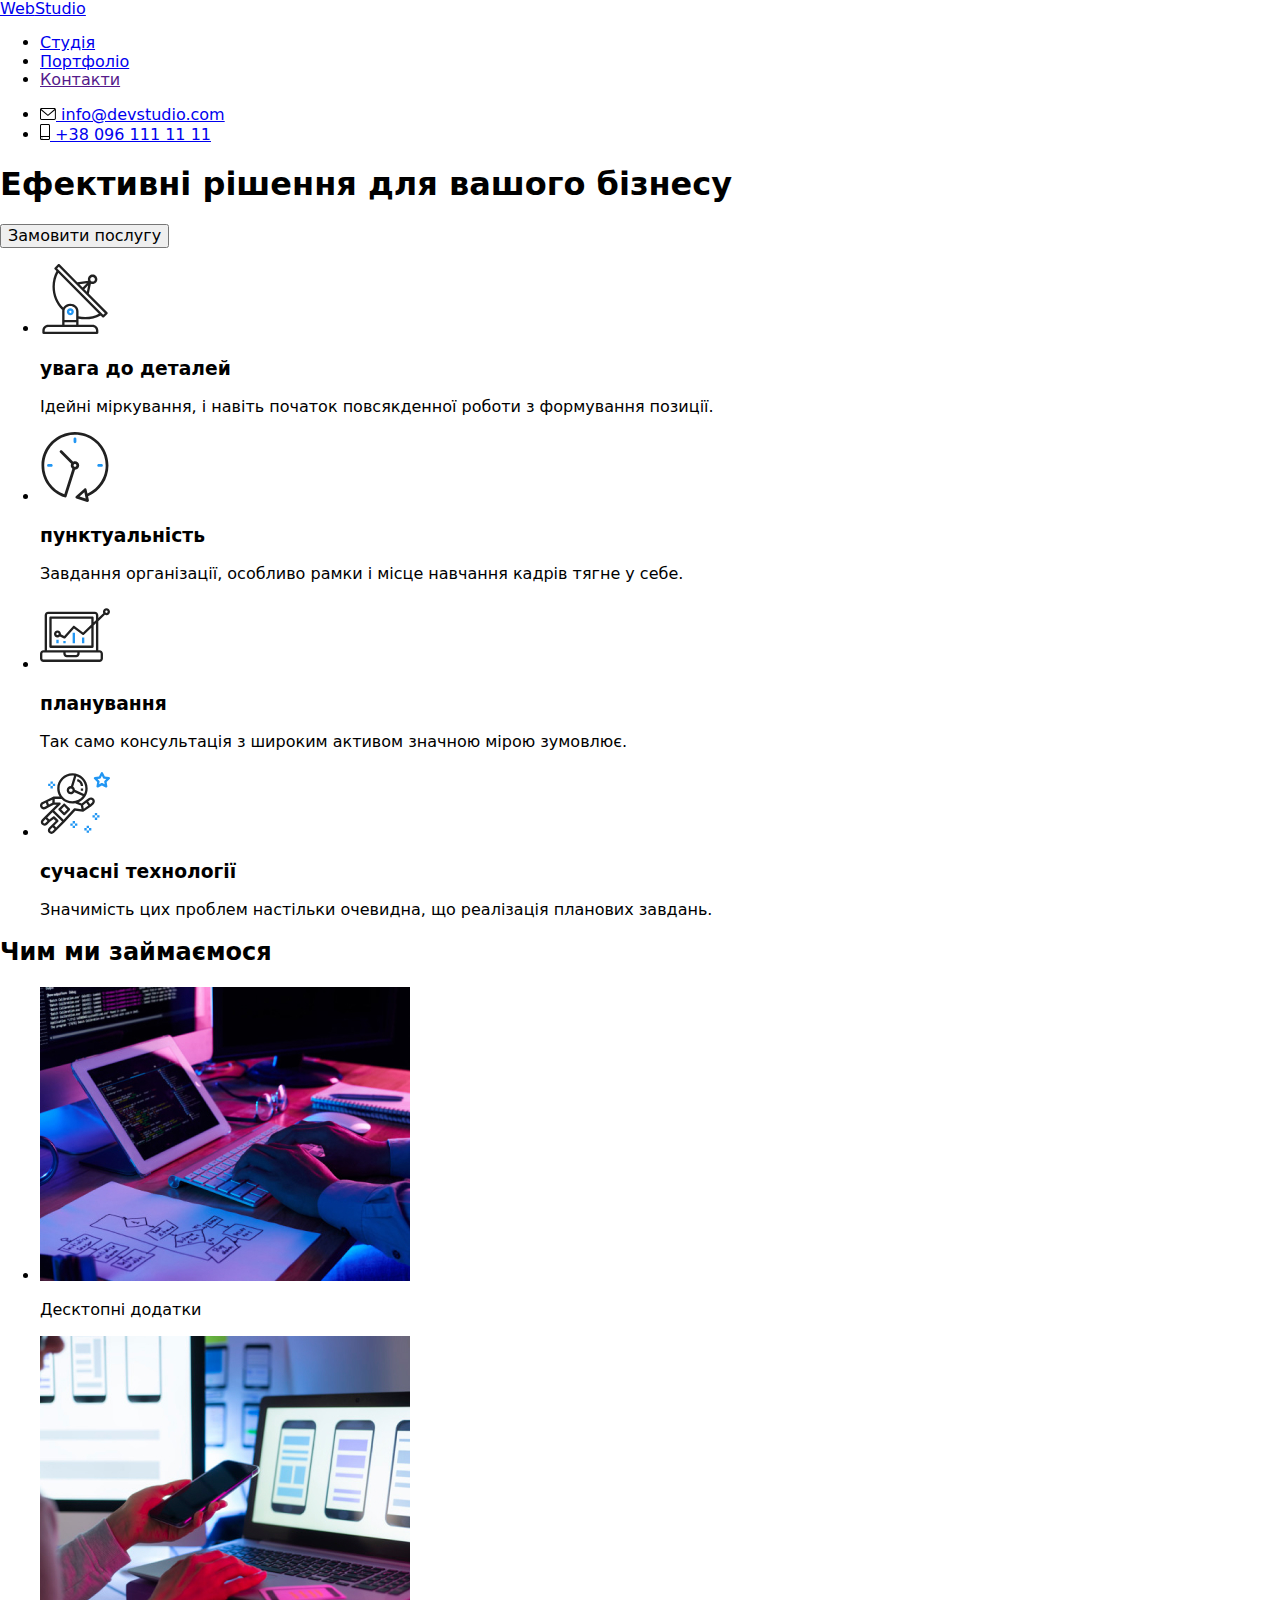
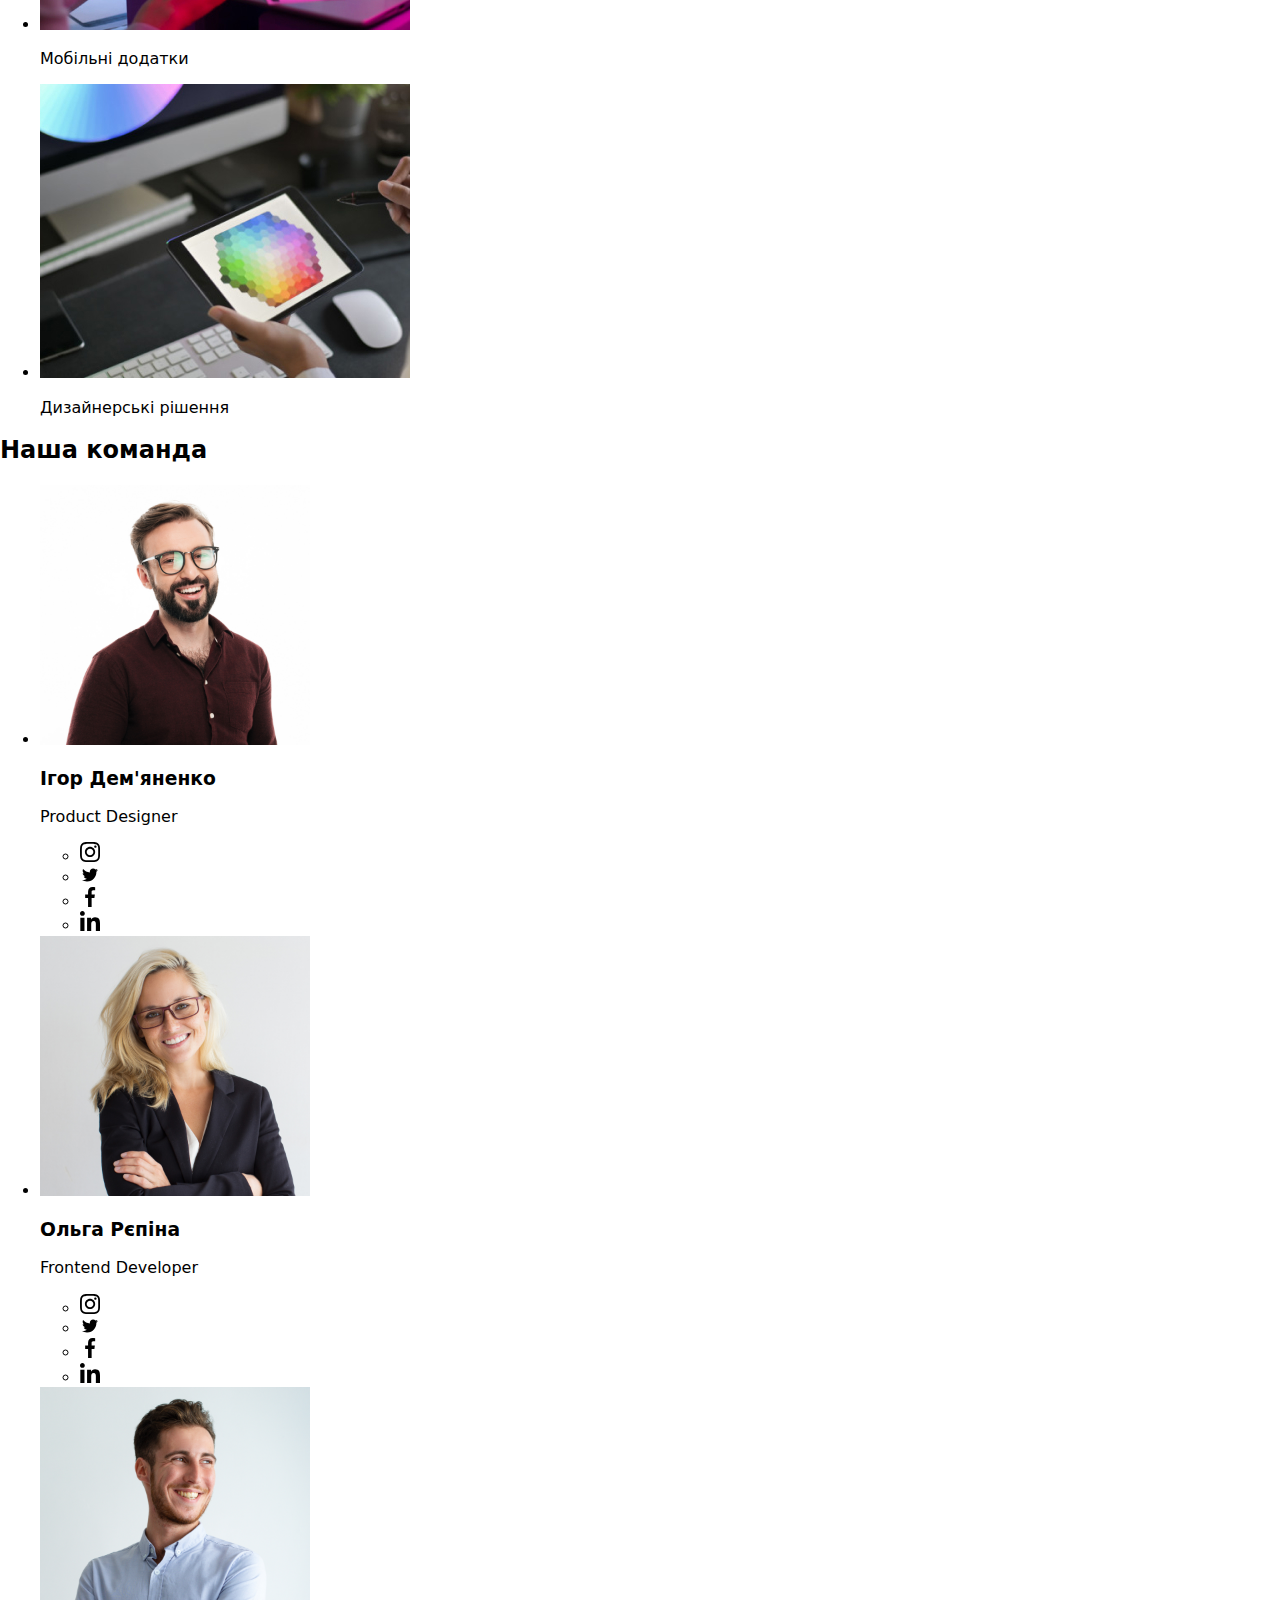
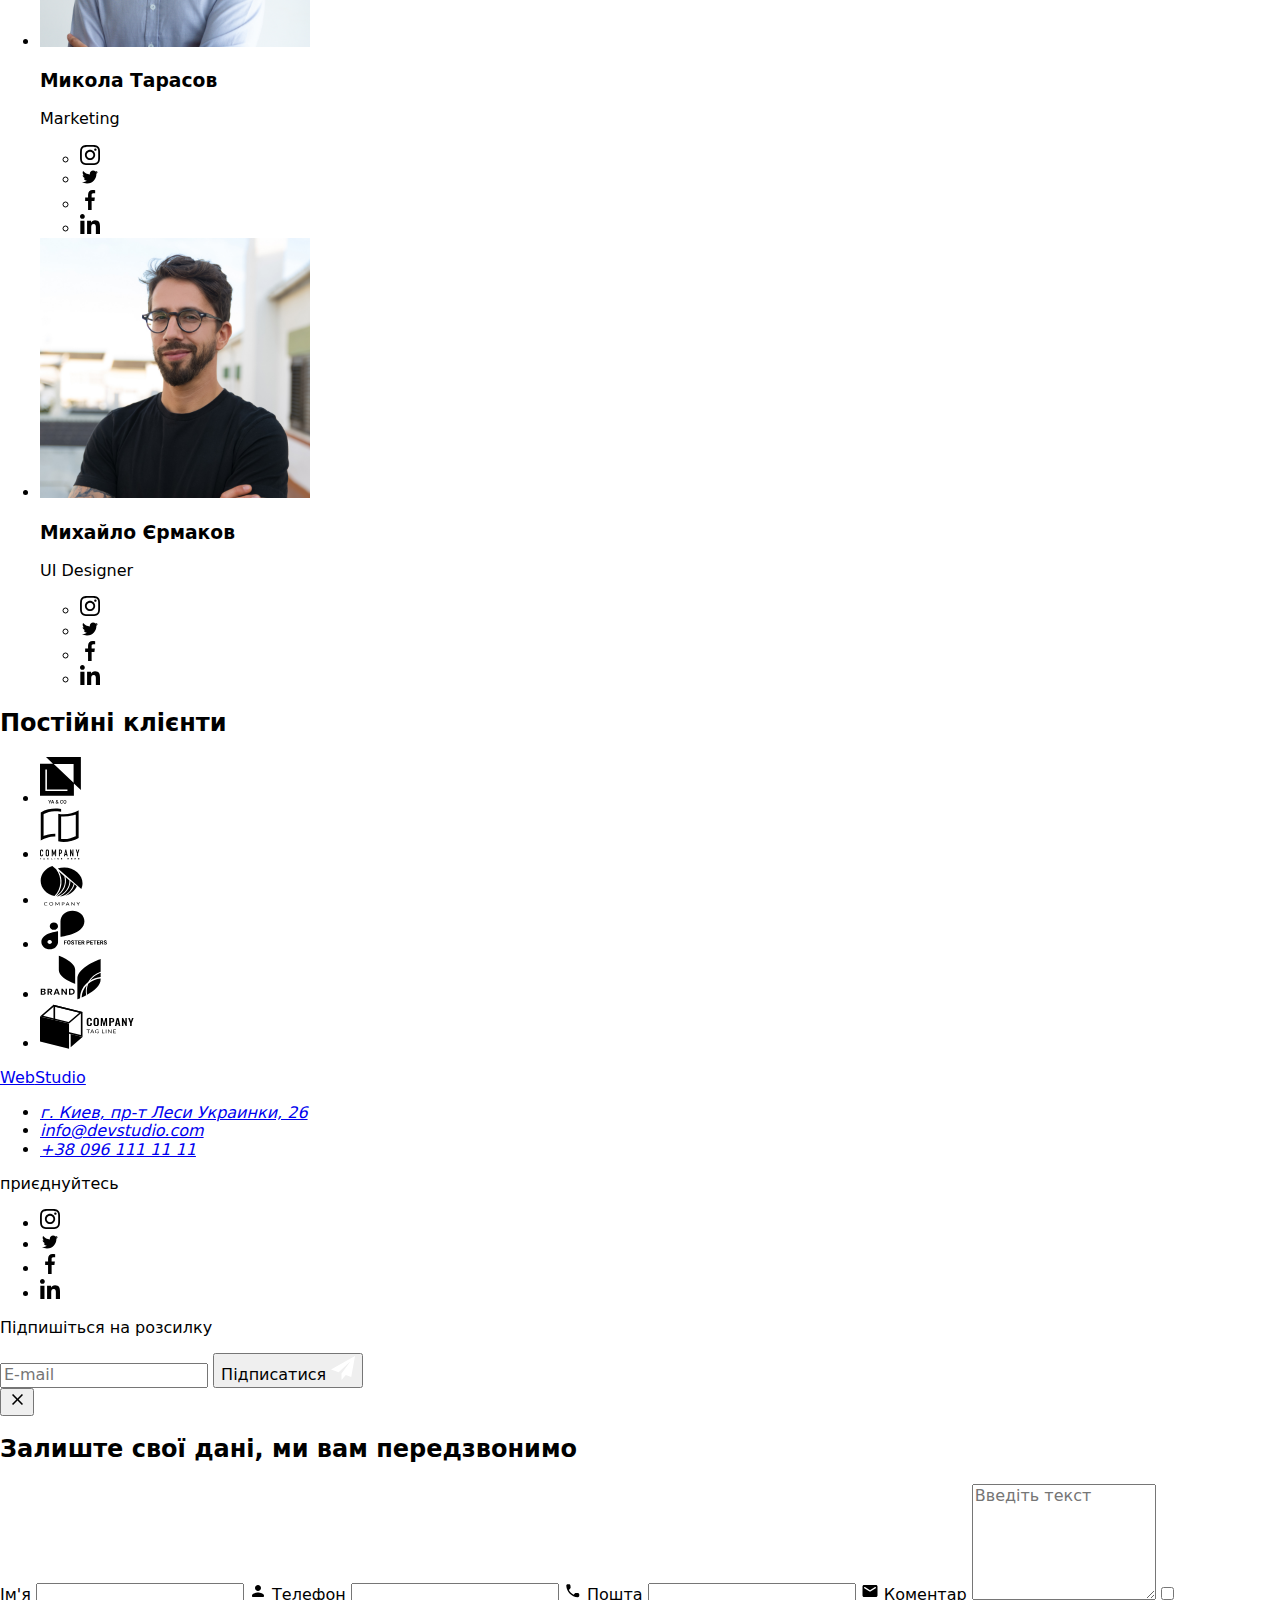
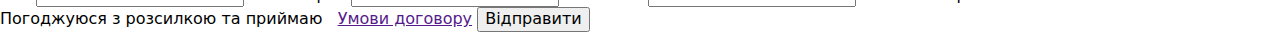
==== index.html @ 45a1a362 "добавил костяк проэкта" ====
<!DOCTYPE html>
<html lang="uk">
  <head>
    <meta charset="UTF-8" />
    <meta http-equiv="X-UA-Compatible" content="IE=edge" />
    <meta name="viewport" content="width=device-width, initial-scale=1.0" />
    <link
      rel="stylesheet"
      href="https://cdnjs.cloudflare.com/ajax/libs/modern-normalize/1.1.0/modern-normalize.min.css"
    />
    <link
      href="https://fonts.googleapis.com/css2?family=Raleway:wght@700&family=Roboto:wght@400;500;700;900&display=swap"
      rel="stylesheet"
    />
    <link rel="stylesheet" href="./styles/style.css" />
    <title>Студія</title>
  </head>
  <body>
    <header class="header">
      <div class="container">
        <nav class="nav">
          <a href="./index.html" class="logo link" lang="en">
            <span class="logo-primary">Web</span
            ><span class="logo-secondary">Studio</span>
          </a>
          <ul class="site-nav list">
            <li class="item">
              <a href="./index.html" class="this-page link">Студія</a>
            </li>
            <li class="item">
              <a href="./portfolio.html" class="link">Портфоліо</a>
            </li>
            <li class="item">
              <a href="" class="link">Контакти</a>
            </li>
          </ul>
        </nav>

        <ul class="connection list">
          <li class="item">
            <a href="mailto:pochta@gmail.com" class="link">
              <svg class="connection-item-icon" height="12px" width="16px">
                <use href="./images/symbol-defs.svg#envelope"></use>
              </svg>
              info@devstudio.com</a
            >
          </li>
          <li class="item">
            <a href="tel:0961111111" class="link">
              <svg class="connection-item-icon" height="16px" width="10px">
                <use href="./images/symbol-defs.svg#smartphone"></use>
              </svg>
              +38 096 111 11 11</a
            >
          </li>
        </ul>
      </div>
    </header>

    <main>
      <section class="hero">
        <div class="container">
          <h1 class="title">Ефективні рішення для вашого бізнесу</h1>
          <button type="button" class="hero-btn" data-modal-open>
            Замовити послугу
          </button>
        </div>
      </section>

      <section class="benefits">
        <div class="container">
          <h2 hidden>Наші переваги</h2>
          <ul class="items list">
            <li class="item">
              <div class="benefits-container">
                <svg width="70" height="70">
                  <use href="./images/symbol-defs.svg#antenna"></use>
                </svg>
              </div>
              <h3 class="benefits-title">увага до деталей</h3>
              <p class="benefits-text">
                Ідейні міркування, і навіть початок повсякденної роботи з
                формування позиції.
              </p>
            </li>
            <li class="item">
              <div class="benefits-container">
                <svg width="70" height="70">
                  <use href="./images/symbol-defs.svg#clock"></use>
                </svg>
              </div>
              <h3 class="benefits-title">пунктуальність</h3>
              <p class="benefits-text">
                Завдання організації, особливо рамки і місце навчання кадрів
                тягне у себе.
              </p>
            </li>
            <li class="item">
              <div class="benefits-container">
                <svg width="70" height="70">
                  <use href="./images/symbol-defs.svg#diagram"></use>
                </svg>
              </div>
              <h3 class="benefits-title">планування</h3>
              <p class="benefits-text">
                Так само консультація з широким активом значною мірою зумовлює.
              </p>
            </li>
            <li class="item">
              <div class="benefits-container">
                <svg width="70" height="70">
                  <use href="./images/symbol-defs.svg#astronaut"></use>
                </svg>
              </div>
              <h3 class="benefits-title">сучасні технології</h3>
              <p class="benefits-text">
                Значимість цих проблем настільки очевидна, що реалізація
                планових завдань.
              </p>
            </li>
          </ul>
        </div>
      </section>

      <section class="aside">
        <div class="container">
          <h2 class="title">Чим ми займаємося</h2>
          <ul class="items list">
            <li class="item">
              <div class="aside-container">
                <img
                  src="./images/image1.jpg"
                  alt="Людина пише код"
                  width="370"
                />
                <div class="aside-text-container">
                  <p class="text">Десктопні додатки</p>
                </div>
              </div>
            </li>
            <li class="item">
              <div class="aside-container">
                <img
                  src="./images/image2.jpg"
                  alt="Людина тримає телефон та щось робить в ноутбуці"
                  width="370"
                />
                <div class="aside-text-container">
                  <p class="text">Мобільні додатки</p>
                </div>
              </div>
            </li>
            <li class="item">
              <div class="aside-container">
                <img
                  src="./images/image3.jpg"
                  alt="Людина тримає планшет на єкрані якого палітра кольорів"
                  width="370"
                />
                <div class="aside-text-container">
                  <p class="text">Дизайнерські рішення</p>
                </div>
              </div>
            </li>
          </ul>
        </div>
      </section>

      <section class="team-section">
        <div class="container">
          <h2 class="title">Наша команда</h2>
          <ul class="items list">
            <li class="box">
              <img
                class="box-img"
                src="./images/product-designer.jpg"
                alt="Ігор Дем'яненко Продакт дезайнер"
                width="270"
              />
              <h3 class="secondary-title">Ігор Дем'яненко</h3>
              <p class="text">Product Designer</p>
              <ul class="social-links list">
                <li class="item">
                  <a href="" class="link">
                    <svg class="icon" width="20" height="20">
                      <use href="./images/symbol-defs.svg#instagram"></use>
                    </svg>
                  </a>
                </li>
                <li class="item">
                  <a href="" class="link">
                    <svg class="icon" width="20" height="16">
                      <use href="./images/symbol-defs.svg#twitter"></use>
                    </svg>
                  </a>
                </li>
                <li class="item">
                  <a href="" class="link">
                    <svg class="icon" width="20" height="20">
                      <use href="./images/symbol-defs.svg#facebook"></use>
                    </svg>
                  </a>
                </li>
                <li class="item">
                  <a href="" class="link">
                    <svg class="icon" width="20" height="20">
                      <use href="./images/symbol-defs.svg#linkedin"></use>
                    </svg>
                  </a>
                </li>
              </ul>
            </li>
            <li class="box">
              <img
                class="box-img"
                src="./images/frontend-developer.jpg"
                alt="Ольга Рєпіна Фронтенд девелопер"
                width="270"
              />
              <h3 class="secondary-title">Ольга Рєпіна</h3>
              <p class="text">Frontend Developer</p>
              <ul class="social-links list">
                <li class="item">
                  <a href="" class="link">
                    <svg class="icon" width="20" height="20">
                      <use href="./images/symbol-defs.svg#instagram"></use>
                    </svg>
                  </a>
                </li>
                <li class="item">
                  <a href="" class="link">
                    <svg class="icon" width="20" height="16">
                      <use href="./images/symbol-defs.svg#twitter"></use>
                    </svg>
                  </a>
                </li>
                <li class="item">
                  <a href="" class="link">
                    <svg class="icon" width="20" height="20">
                      <use href="./images/symbol-defs.svg#facebook"></use>
                    </svg>
                  </a>
                </li>
                <li class="item">
                  <a href="" class="link">
                    <svg class="icon" width="20" height="20">
                      <use href="./images/symbol-defs.svg#linkedin"></use>
                    </svg>
                  </a>
                </li>
              </ul>
            </li>
            <li class="box">
              <img
                class="box-img"
                src="./images/mykola.jpg"
                alt="Микола Тарасов Маркетинг"
                width="270"
              />
              <h3 class="secondary-title">Микола Тарасов</h3>
              <p class="text">Marketing</p>
              <ul class="social-links list">
                <li class="item">
                  <a href="" class="link">
                    <svg class="icon" width="20" height="20">
                      <use href="./images/symbol-defs.svg#instagram"></use>
                    </svg>
                  </a>
                </li>
                <li class="item">
                  <a href="" class="link">
                    <svg class="icon" width="20" height="16">
                      <use href="./images/symbol-defs.svg#twitter"></use>
                    </svg>
                  </a>
                </li>
                <li class="item">
                  <a href="" class="link">
                    <svg class="icon" width="20" height="20">
                      <use href="./images/symbol-defs.svg#facebook"></use>
                    </svg>
                  </a>
                </li>
                <li class="item">
                  <a href="" class="link">
                    <svg class="icon" width="20" height="20">
                      <use href="./images/symbol-defs.svg#linkedin"></use>
                    </svg>
                  </a>
                </li>
              </ul>
            </li>
            <li class="box">
              <img
                class="box-img"
                src="./images/ul-designer.jpg"
                alt="Михайло Єрмаков  Ул дизайнер"
                width="270"
              />
              <h3 class="secondary-title">Михайло Єрмаков</h3>
              <p class="text">UI Designer</p>
              <ul class="social-links list">
                <li class="item">
                  <a href="" class="link">
                    <svg class="icon" width="20" height="20">
                      <use href="./images/symbol-defs.svg#instagram"></use>
                    </svg>
                  </a>
                </li>
                <li class="item">
                  <a href="" class="link">
                    <svg class="icon" width="20" height="16">
                      <use href="./images/symbol-defs.svg#twitter"></use>
                    </svg>
                  </a>
                </li>
                <li class="item">
                  <a href="" class="link">
                    <svg class="icon" width="20" height="20">
                      <use href="./images/symbol-defs.svg#facebook"></use>
                    </svg>
                  </a>
                </li>
                <li class="item">
                  <a href="" class="link">
                    <svg class="icon" width="20" height="20">
                      <use href="./images/symbol-defs.svg#linkedin"></use>
                    </svg>
                  </a>
                </li>
              </ul>
            </li>
          </ul>
        </div>
      </section>

      <section class="clients">
        <div class="container">
          <h2 class="title">Постійні клієнти</h2>
          <ul class="clients-list list">
            <li class="item">
              <a href="" class="link">
                <svg class="icon" width="41" height="47">
                  <use href="./images/symbol-defs.svg#company1"></use>
                </svg>
              </a>
            </li>
            <li class="item">
              <a href="" class="link">
                <svg class="icon" width="40" height="52">
                  <use href="./images/symbol-defs.svg#company2"></use>
                </svg>
              </a>
            </li>
            <li class="item">
              <a href="" class="link">
                <svg class="icon" width="43" height="41">
                  <use href="./images/symbol-defs.svg#company3"></use>
                </svg>
              </a>
            </li>
            <li class="item">
              <a href="" class="link">
                <svg class="icon" width="84" height="40">
                  <use href="./images/symbol-defs.svg#company4"></use>
                </svg>
              </a>
            </li>
            <li class="item">
              <a href="" class="link">
                <svg class="icon" width="62" height="45">
                  <use href="./images/symbol-defs.svg#company5"></use>
                </svg>
              </a>
            </li>
            <li class="item">
              <a href="" class="link">
                <svg class="icon" width="94" height="45">
                  <use href="./images/symbol-defs.svg#company6"></use>
                </svg>
              </a>
            </li>
          </ul>
        </div>
      </section>
    </main>

    <footer class="footer">
      <div class="container">
        <div class="footer-adres-container">
          <a href="./index.html" class="footer-logo logo link" lang="en">
            <span class="logo-primary">Web</span
            ><span class="logo-footer">Studio</span>
          </a>
          <address class="footer-adres">
            <ul class="list">
              <li class="item">
                <a
                  href="https://goo.gl/maps/CPtrU1FHBa2aNyZL9"
                  target="_blank"
                  rel="noopener noreferrer nofollow"
                  class="footer-link link"
                >
                  г. Киев, пр-т Леси Украинки, 26</a
                >
              </li>
              <li class="item">
                <a href="mailto:pochta@gmail.com" class="link"
                  >info@devstudio.com</a
                >
              </li>
              <li class="item">
                <a href="tel:0961111111" class="link">+38 096 111 11 11</a>
              </li>
            </ul>
          </address>
        </div>
        <div class="footer-links">
          <p class="text">приєднуйтесь</p>
          <ul class="footer-social-links list">
            <li class="item">
              <a href="" class="link">
                <svg class="icon" width="20" height="20">
                  <use href="./images/symbol-defs.svg#instagram"></use>
                </svg>
              </a>
            </li>
            <li class="item">
              <a href="" class="link">
                <svg class="icon" width="20" height="16">
                  <use href="./images/symbol-defs.svg#twitter"></use>
                </svg>
              </a>
            </li>
            <li class="item">
              <a href="" class="link">
                <svg class="icon" width="20" height="20">
                  <use href="./images/symbol-defs.svg#facebook"></use>
                </svg>
              </a>
            </li>
            <li class="item">
              <a href="" class="link">
                <svg class="icon" width="20" height="20">
                  <use href="./images/symbol-defs.svg#linkedin"></use>
                </svg>
              </a>
            </li>
          </ul>
        </div>
        <div>
          <p class="text">Підпишіться на розсилку</p>

          <form name="mailing-list-form" class="footer-distribution">
            <label>
              <input type="email" class="footer-input" placeholder="E-mail" />
            </label>
            <button type="submit" class="foot-btn">
              Підписатися
              <svg class="icon" width="24px" height="24px">
                <use href="./images/symbol-defs.svg#telegram"></use>
              </svg>
            </button>
          </form>
        </div>
      </div>
    </footer>

    <div class="backdrop is-hidden" data-modal>
      <div class="modal">
        <button class="modal-button" type="button" data-modal-close>
          <svg width="18" height="18">
            <use href="./images/symbol-defs.svg#close"></use>
          </svg>
        </button>
        <h2 class="title">Залиште свої дані, ми вам передзвонимо</h2>
        <form action="">
          <label class="form-field">
            Ім'я
            <input name="name" type="text" class="form-input" placeholder=" " />
            <svg class="icon" width="18" height="18">
              <use href="./images/symbol-defs.svg#person"></use>
            </svg>
          </label>
          <label class="form-field">
            Телефон
            <input
              name="telefon"
              type="tel"
              class="form-input"
              placeholder=" "
            />
            <svg class="icon" width="18" height="18">
              <use href="./images/symbol-defs.svg#phone"></use>
            </svg>
          </label>
          <label class="form-field">
            Пошта
            <input
              name="email"
              type="email"
              class="form-input"
              placeholder=" "
            />
            <svg class="icon" width="18" height="18">
              <use href="./images/symbol-defs.svg#email"></use>
            </svg>
          </label>
          <label class="form-field">
            Коментар
            <textarea
              name="feedback"
              class="form-comment"
              rows="6"
              placeholder="Введіть текст"
            ></textarea>
          </label>
          <label class="form-checkbox">
            <input class="checkbox" type="checkbox" />
            <span class="custom-checkbox"></span>
            Погоджуюся з розсилкою та приймаю &nbsp
            <a href="" class="checkbox-link">Умови договору</a>
          </label>
          <button class="modal-form-btn" type="submit">Відправити</button>
        </form>
      </div>
    </div>

    <script src="./js/modal.js"></script>
  </body>
</html>
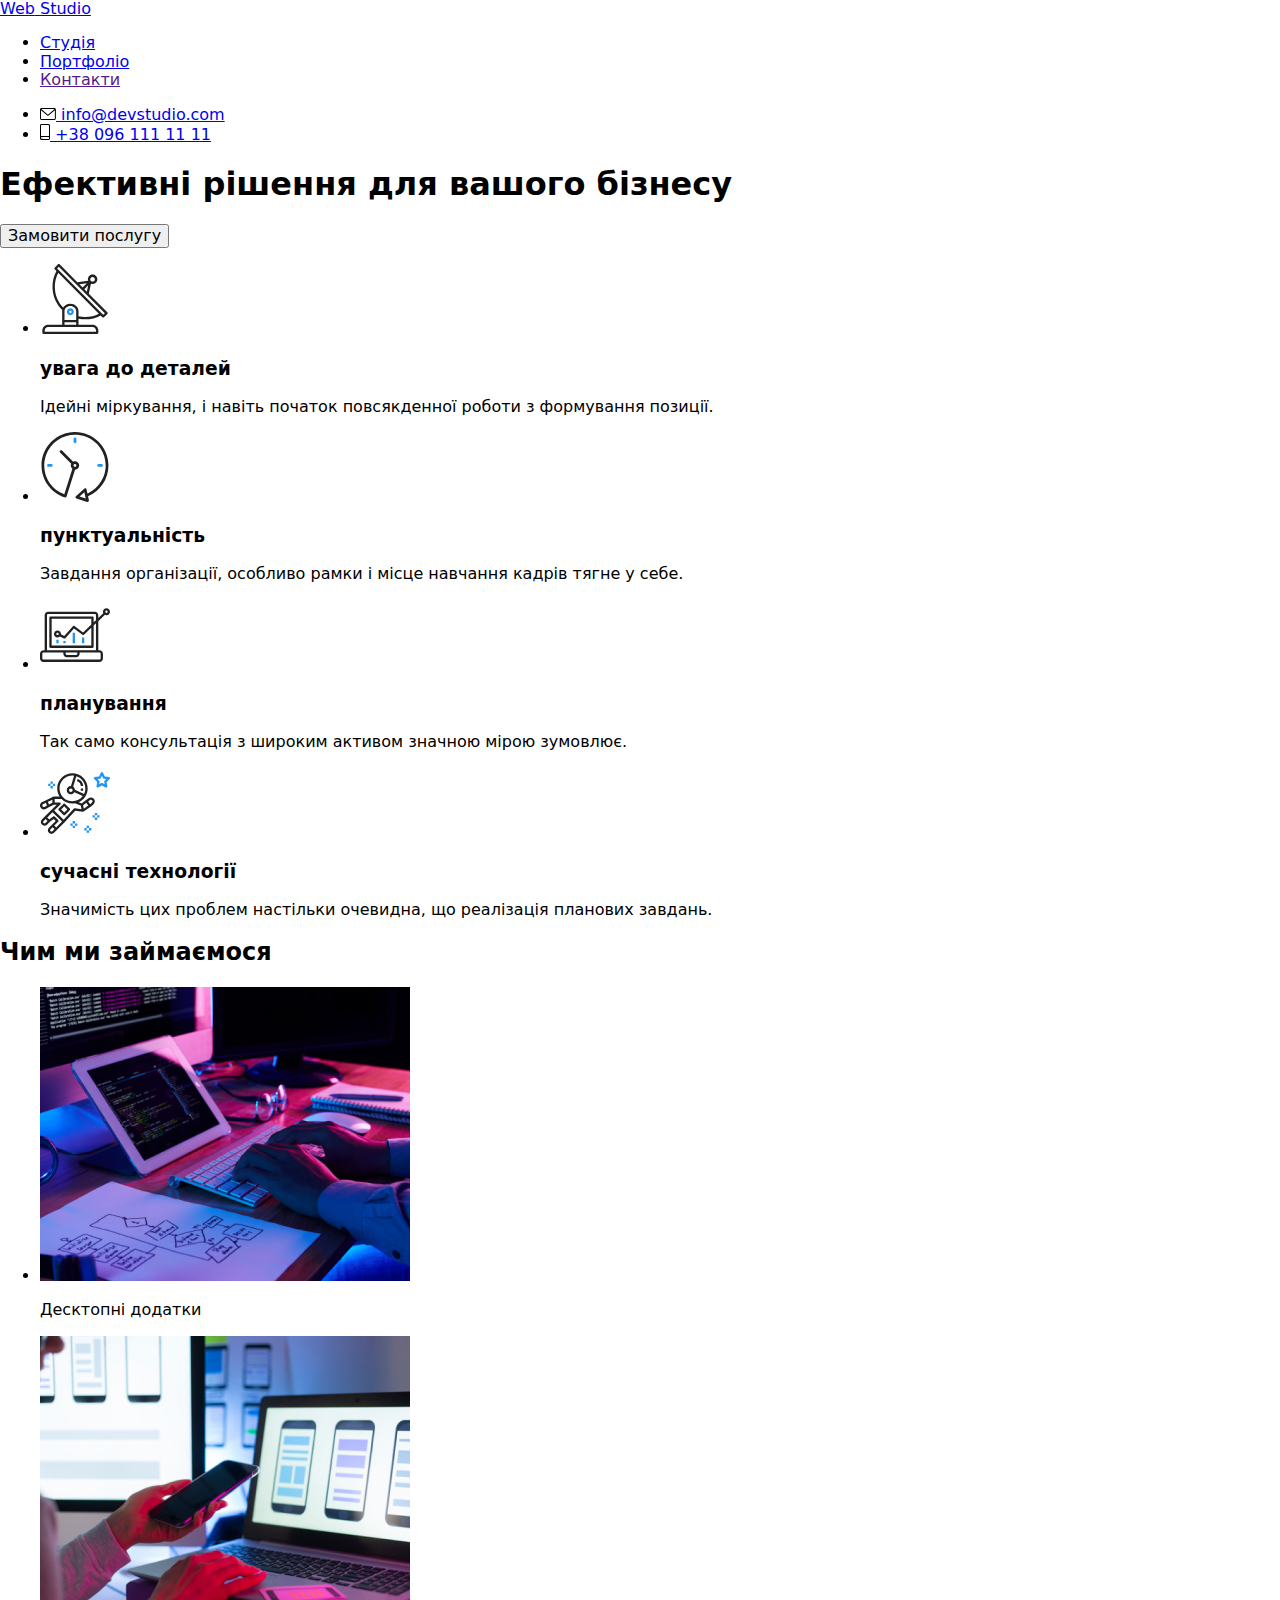
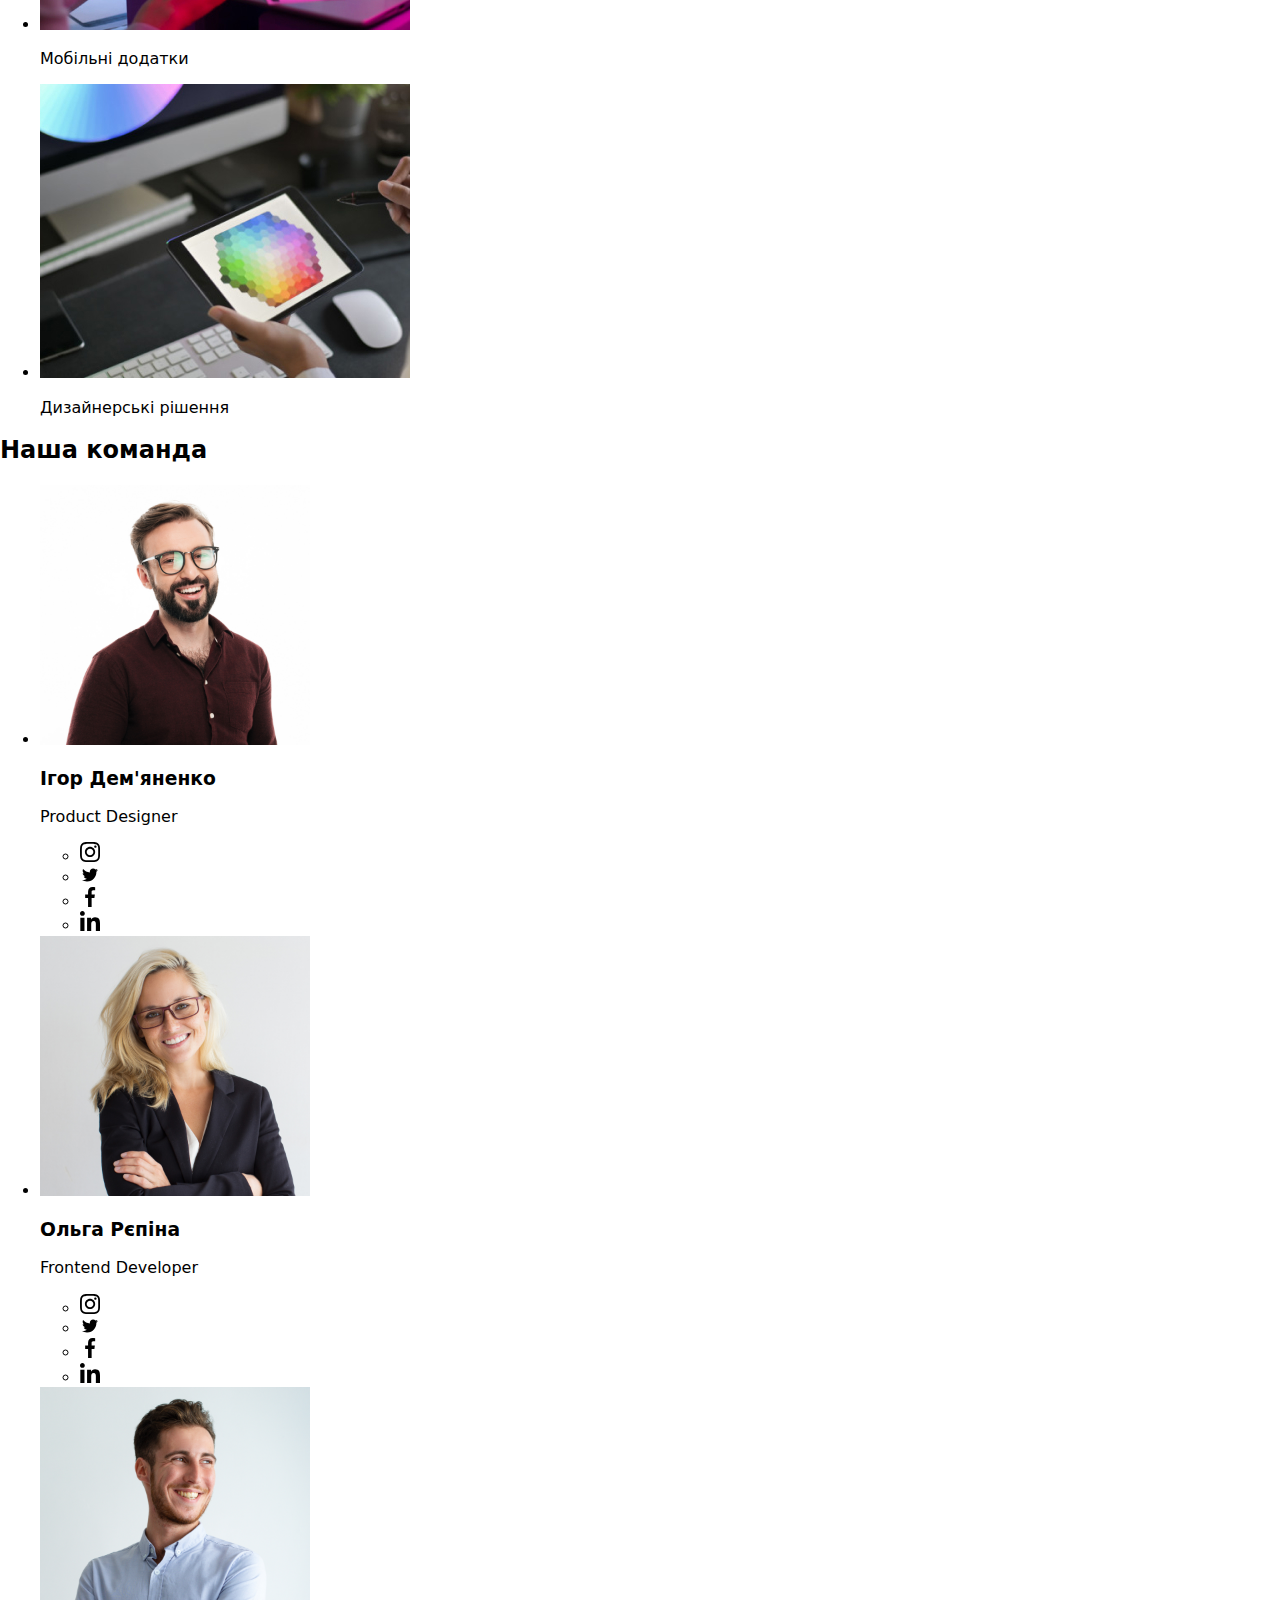
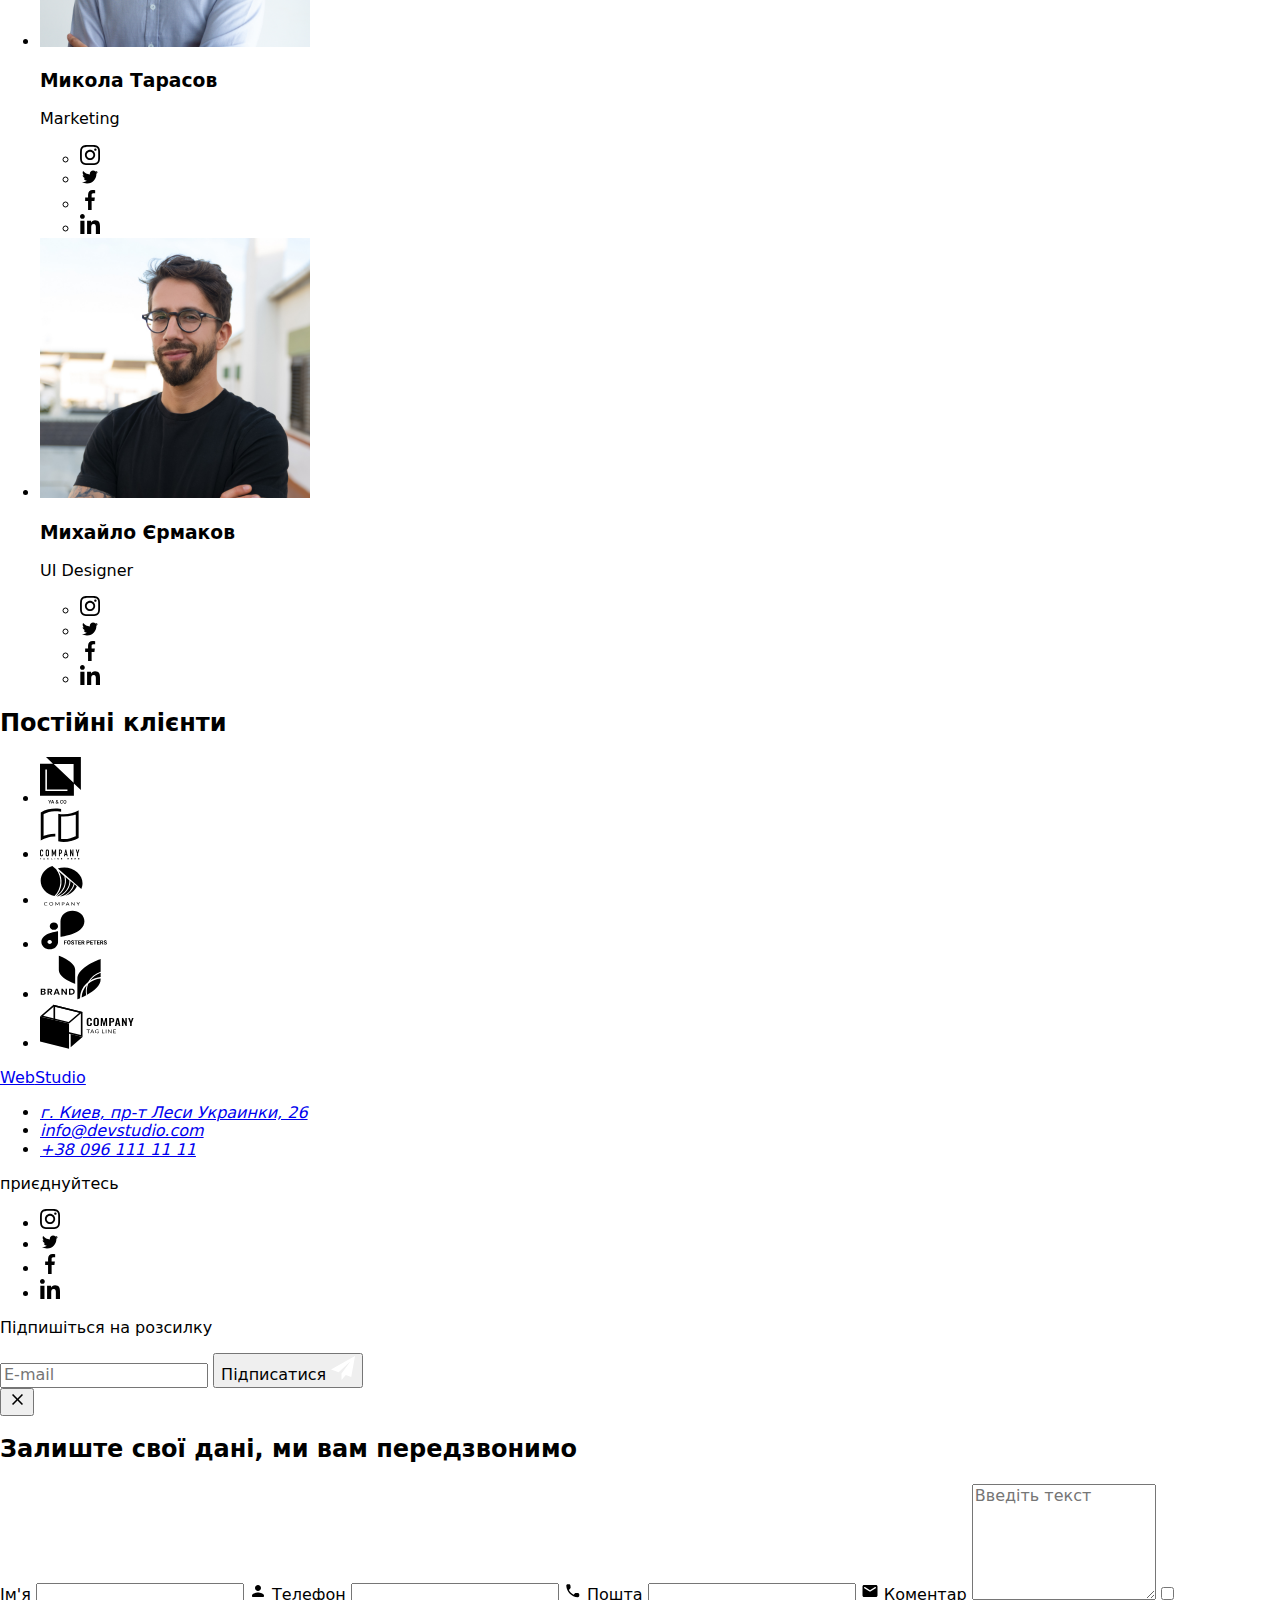
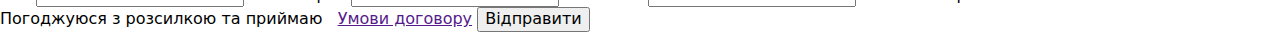
==== commit da131486: "Переделал названия классов" ====
--- a/index.html
+++ b/index.html
@@ -20,38 +20,36 @@
       <div class="container">
         <nav class="nav">
           <a href="./index.html" class="logo link" lang="en">
-            <span class="logo-primary">Web</span
-            ><span class="logo-secondary">Studio</span>
+            <span class="logo__primary">Web</span>
+            <span class="logo__secondary">Studio</span>
           </a>
           <ul class="site-nav list">
-            <li class="item">
-              <a href="./index.html" class="this-page link">Студія</a>
-            </li>
-            <li class="item">
-              <a href="./portfolio.html" class="link">Портфоліо</a>
-            </li>
-            <li class="item">
-              <a href="" class="link">Контакти</a>
+            <li class="site-nav__item">
+              <a href="./index.html" class="this-page site-nav__link">Студія</a>
+            </li>
+            <li class="site-nav__item">
+              <a href="./portfolio.html" class="site-nav__link">Портфоліо</a>
+            </li>
+            <li class="site-nav__item">
+              <a href="" class="site-nav__link">Контакти</a>
             </li>
           </ul>
         </nav>
 
         <ul class="connection list">
-          <li class="item">
-            <a href="mailto:pochta@gmail.com" class="link">
-              <svg class="connection-item-icon" height="12px" width="16px">
+          <li class="connection__item">
+            <a href="mailto:pochta@gmail.com" class="connection__link">
+              <svg class="connection__icon" height="12px" width="16px">
                 <use href="./images/symbol-defs.svg#envelope"></use>
               </svg>
-              info@devstudio.com</a
-            >
+              info@devstudio.com</a>
           </li>
-          <li class="item">
-            <a href="tel:0961111111" class="link">
-              <svg class="connection-item-icon" height="16px" width="10px">
+          <li class="connection__item">
+            <a href="tel:0961111111" class="connection__link">
+              <svg class="connection__icon" height="16px" width="10px">
                 <use href="./images/symbol-defs.svg#smartphone"></use>
               </svg>
-              +38 096 111 11 11</a
-            >
+              +38 096 111 11 11</a>
           </li>
         </ul>
       </div>
@@ -60,8 +58,8 @@
     <main>
       <section class="hero">
         <div class="container">
-          <h1 class="title">Ефективні рішення для вашого бізнесу</h1>
-          <button type="button" class="hero-btn" data-modal-open>
+          <h1 class="hero__title">Ефективні рішення для вашого бізнесу</h1>
+          <button type="button" class="btn hero__btn" data-modal-open>
             Замовити послугу
           </button>
         </div>
@@ -70,50 +68,50 @@
       <section class="benefits">
         <div class="container">
           <h2 hidden>Наші переваги</h2>
-          <ul class="items list">
-            <li class="item">
-              <div class="benefits-container">
+          <ul class="benefits__items list">
+            <li class="benefits__item">
+              <div class="benefits__container">
                 <svg width="70" height="70">
                   <use href="./images/symbol-defs.svg#antenna"></use>
                 </svg>
               </div>
-              <h3 class="benefits-title">увага до деталей</h3>
-              <p class="benefits-text">
+              <h3 class="benefits__title">увага до деталей</h3>
+              <p class="benefits__text">
                 Ідейні міркування, і навіть початок повсякденної роботи з
                 формування позиції.
               </p>
             </li>
-            <li class="item">
-              <div class="benefits-container">
+            <li class="benefits__item">
+              <div class="benefits__container">
                 <svg width="70" height="70">
                   <use href="./images/symbol-defs.svg#clock"></use>
                 </svg>
               </div>
-              <h3 class="benefits-title">пунктуальність</h3>
-              <p class="benefits-text">
+              <h3 class="benefits__title">пунктуальність</h3>
+              <p class="benefits__text">
                 Завдання організації, особливо рамки і місце навчання кадрів
                 тягне у себе.
               </p>
             </li>
-            <li class="item">
-              <div class="benefits-container">
+            <li class="benefits__item">
+              <div class="benefits__container">
                 <svg width="70" height="70">
                   <use href="./images/symbol-defs.svg#diagram"></use>
                 </svg>
               </div>
-              <h3 class="benefits-title">планування</h3>
-              <p class="benefits-text">
+              <h3 class="benefits__title">планування</h3>
+              <p class="benefits__text">
                 Так само консультація з широким активом значною мірою зумовлює.
               </p>
             </li>
-            <li class="item">
-              <div class="benefits-container">
+            <li class="benefits__item">
+              <div class="benefits__container">
                 <svg width="70" height="70">
                   <use href="./images/symbol-defs.svg#astronaut"></use>
                 </svg>
               </div>
-              <h3 class="benefits-title">сучасні технології</h3>
-              <p class="benefits-text">
+              <h3 class="benefits__title">сучасні технології</h3>
+              <p class="benefits__text">
                 Значимість цих проблем настільки очевидна, що реалізація
                 планових завдань.
               </p>
@@ -124,41 +122,41 @@
 
       <section class="aside">
         <div class="container">
-          <h2 class="title">Чим ми займаємося</h2>
-          <ul class="items list">
-            <li class="item">
+          <h2 class="aside__title">Чим ми займаємося</h2>
+          <ul class="aside__items list">
+            <li class="aside__item">
               <div class="aside-container">
                 <img
                   src="./images/image1.jpg"
                   alt="Людина пише код"
                   width="370"
                 />
-                <div class="aside-text-container">
-                  <p class="text">Десктопні додатки</p>
+                <div class="aside-container__accommodation">
+                  <p class="aside-container__text">Десктопні додатки</p>
                 </div>
               </div>
             </li>
-            <li class="item">
+            <li class="aside__item">
               <div class="aside-container">
                 <img
                   src="./images/image2.jpg"
                   alt="Людина тримає телефон та щось робить в ноутбуці"
                   width="370"
                 />
-                <div class="aside-text-container">
-                  <p class="text">Мобільні додатки</p>
+                <div class="aside-container__accommodation">
+                  <p class="aside-container__text">Мобільні додатки</p>
                 </div>
               </div>
             </li>
-            <li class="item">
+            <li class="aside__item">
               <div class="aside-container">
                 <img
                   src="./images/image3.jpg"
                   alt="Людина тримає планшет на єкрані якого палітра кольорів"
                   width="370"
                 />
-                <div class="aside-text-container">
-                  <p class="text">Дизайнерські рішення</p>
+                <div class="aside-container__accommodation">
+                  <p class="aside-container__text">Дизайнерські рішення</p>
                 </div>
               </div>
             </li>
@@ -168,162 +166,162 @@
 
       <section class="team-section">
         <div class="container">
-          <h2 class="title">Наша команда</h2>
-          <ul class="items list">
-            <li class="box">
+          <h2 class="team-section__title">Наша команда</h2>
+          <ul class="team-section__items list">
+            <li class="team-section__item">
               <img
-                class="box-img"
+                class="team-section__img"
                 src="./images/product-designer.jpg"
                 alt="Ігор Дем'яненко Продакт дезайнер"
                 width="270"
               />
-              <h3 class="secondary-title">Ігор Дем'яненко</h3>
-              <p class="text">Product Designer</p>
+              <h3 class="team-section__secondary-title">Ігор Дем'яненко</h3>
+              <p class="team-section__text">Product Designer</p>
               <ul class="social-links list">
-                <li class="item">
-                  <a href="" class="link">
-                    <svg class="icon" width="20" height="20">
+                <li class="social-links__item">
+                  <a href="" class="social-links__link">
+                    <svg class="social-links__icon" width="20" height="20">
                       <use href="./images/symbol-defs.svg#instagram"></use>
                     </svg>
                   </a>
                 </li>
-                <li class="item">
-                  <a href="" class="link">
-                    <svg class="icon" width="20" height="16">
+                <li class="social-links__item">
+                  <a href="" class="social-links__link">
+                    <svg class="social-links__icon" width="20" height="16">
                       <use href="./images/symbol-defs.svg#twitter"></use>
                     </svg>
                   </a>
                 </li>
-                <li class="item">
-                  <a href="" class="link">
+                <li class="social-links__item">
+                  <a href="" class="social-links__link">
                     <svg class="icon" width="20" height="20">
                       <use href="./images/symbol-defs.svg#facebook"></use>
                     </svg>
                   </a>
                 </li>
-                <li class="item">
-                  <a href="" class="link">
-                    <svg class="icon" width="20" height="20">
+                <li class="social-links__item">
+                  <a href="" class="social-links__link">
+                    <svg class="social-links__icon" width="20" height="20">
                       <use href="./images/symbol-defs.svg#linkedin"></use>
                     </svg>
                   </a>
                 </li>
               </ul>
             </li>
-            <li class="box">
+            <li class="team-section__item">
               <img
-                class="box-img"
+                class="team-section__img"
                 src="./images/frontend-developer.jpg"
                 alt="Ольга Рєпіна Фронтенд девелопер"
                 width="270"
               />
-              <h3 class="secondary-title">Ольга Рєпіна</h3>
-              <p class="text">Frontend Developer</p>
+              <h3 class="team-section__secondary-title">Ольга Рєпіна</h3>
+              <p class="team-section__text">Frontend Developer</p>
               <ul class="social-links list">
-                <li class="item">
-                  <a href="" class="link">
-                    <svg class="icon" width="20" height="20">
+                <li class="social-links__item">
+                  <a href="" class="social-links__link">
+                    <svg class="social-links__icon" width="20" height="20">
                       <use href="./images/symbol-defs.svg#instagram"></use>
                     </svg>
                   </a>
                 </li>
-                <li class="item">
-                  <a href="" class="link">
-                    <svg class="icon" width="20" height="16">
+                <li class="social-links__item">
+                  <a href="" class="social-links__link">
+                    <svg class="social-links__icon" width="20" height="16">
                       <use href="./images/symbol-defs.svg#twitter"></use>
                     </svg>
                   </a>
                 </li>
-                <li class="item">
-                  <a href="" class="link">
+                <li class="social-links__item">
+                  <a href="" class="social-links__link">
                     <svg class="icon" width="20" height="20">
                       <use href="./images/symbol-defs.svg#facebook"></use>
                     </svg>
                   </a>
                 </li>
-                <li class="item">
-                  <a href="" class="link">
-                    <svg class="icon" width="20" height="20">
+                <li class="social-links__item">
+                  <a href="" class="social-links__link">
+                    <svg class="social-links__icon" width="20" height="20">
                       <use href="./images/symbol-defs.svg#linkedin"></use>
                     </svg>
                   </a>
                 </li>
               </ul>
             </li>
-            <li class="box">
+            <li class="team-section__item">
               <img
-                class="box-img"
+                class="team-section__img"
                 src="./images/mykola.jpg"
                 alt="Микола Тарасов Маркетинг"
                 width="270"
               />
-              <h3 class="secondary-title">Микола Тарасов</h3>
-              <p class="text">Marketing</p>
+              <h3 class="team-section__secondary-title">Микола Тарасов</h3>
+              <p class="team-section__text">Marketing</p>
               <ul class="social-links list">
-                <li class="item">
-                  <a href="" class="link">
-                    <svg class="icon" width="20" height="20">
+                <li class="social-links__item">
+                  <a href="" class="social-links__link">
+                    <svg class="social-links__icon" width="20" height="20">
                       <use href="./images/symbol-defs.svg#instagram"></use>
                     </svg>
                   </a>
                 </li>
-                <li class="item">
-                  <a href="" class="link">
-                    <svg class="icon" width="20" height="16">
+                <li class="social-links__item">
+                  <a href="" class="social-links__link">
+                    <svg class="social-links__icon" width="20" height="16">
                       <use href="./images/symbol-defs.svg#twitter"></use>
                     </svg>
                   </a>
                 </li>
-                <li class="item">
-                  <a href="" class="link">
+                <li class="social-links__item">
+                  <a href="" class="social-links__link">
                     <svg class="icon" width="20" height="20">
                       <use href="./images/symbol-defs.svg#facebook"></use>
                     </svg>
                   </a>
                 </li>
-                <li class="item">
-                  <a href="" class="link">
-                    <svg class="icon" width="20" height="20">
+                <li class="social-links__item">
+                  <a href="" class="social-links__link">
+                    <svg class="social-links__icon" width="20" height="20">
                       <use href="./images/symbol-defs.svg#linkedin"></use>
                     </svg>
                   </a>
                 </li>
               </ul>
             </li>
-            <li class="box">
+            <li class="team-section__item">
               <img
-                class="box-img"
+                class="team-section__img"
                 src="./images/ul-designer.jpg"
                 alt="Михайло Єрмаков  Ул дизайнер"
                 width="270"
               />
-              <h3 class="secondary-title">Михайло Єрмаков</h3>
-              <p class="text">UI Designer</p>
+              <h3 class="team-section__secondary-title">Михайло Єрмаков</h3>
+              <p class="team-section__text">UI Designer</p>
               <ul class="social-links list">
-                <li class="item">
-                  <a href="" class="link">
-                    <svg class="icon" width="20" height="20">
+                <li class="social-links__item">
+                  <a href="" class="social-links__link">
+                    <svg class="social-links__icon" width="20" height="20">
                       <use href="./images/symbol-defs.svg#instagram"></use>
                     </svg>
                   </a>
                 </li>
-                <li class="item">
-                  <a href="" class="link">
-                    <svg class="icon" width="20" height="16">
+                <li class="social-links__item">
+                  <a href="" class="social-links__link">
+                    <svg class="social-links__icon" width="20" height="16">
                       <use href="./images/symbol-defs.svg#twitter"></use>
                     </svg>
                   </a>
                 </li>
-                <li class="item">
-                  <a href="" class="link">
+                <li class="social-links__item">
+                  <a href="" class="social-links__link">
                     <svg class="icon" width="20" height="20">
                       <use href="./images/symbol-defs.svg#facebook"></use>
                     </svg>
                   </a>
                 </li>
-                <li class="item">
-                  <a href="" class="link">
-                    <svg class="icon" width="20" height="20">
+                <li class="social-links__item">
+                  <a href="" class="social-links__link">
+                    <svg class="social-links__icon" width="20" height="20">
                       <use href="./images/symbol-defs.svg#linkedin"></use>
                     </svg>
                   </a>
@@ -336,46 +334,46 @@
 
       <section class="clients">
         <div class="container">
-          <h2 class="title">Постійні клієнти</h2>
-          <ul class="clients-list list">
-            <li class="item">
-              <a href="" class="link">
-                <svg class="icon" width="41" height="47">
+          <h2 class="clients__title">Постійні клієнти</h2>
+          <ul class="clients__list list">
+            <li class="clients__item">
+              <a href="" class="clients__link">
+                <svg class="clients__icon" width="41" height="47">
                   <use href="./images/symbol-defs.svg#company1"></use>
                 </svg>
               </a>
             </li>
-            <li class="item">
-              <a href="" class="link">
-                <svg class="icon" width="40" height="52">
+            <li class="clients__item">
+              <a href="" class="clients__link">
+                <svg class="clients__icon" width="40" height="52">
                   <use href="./images/symbol-defs.svg#company2"></use>
                 </svg>
               </a>
             </li>
-            <li class="item">
-              <a href="" class="link">
-                <svg class="icon" width="43" height="41">
+            <li class="clients__item">
+              <a href="" class="clients__link">
+                <svg class="clients__icon" width="43" height="41">
                   <use href="./images/symbol-defs.svg#company3"></use>
                 </svg>
               </a>
             </li>
-            <li class="item">
-              <a href="" class="link">
-                <svg class="icon" width="84" height="40">
+            <li class="clients__item">
+              <a href="" class="clients__link">
+                <svg class="clients__icon" width="84" height="40">
                   <use href="./images/symbol-defs.svg#company4"></use>
                 </svg>
               </a>
             </li>
-            <li class="item">
-              <a href="" class="link">
-                <svg class="icon" width="62" height="45">
+            <li class="clients__item">
+              <a href="" class="clients__link">
+                <svg class="clients__icon" width="62" height="45">
                   <use href="./images/symbol-defs.svg#company5"></use>
                 </svg>
               </a>
             </li>
-            <li class="item">
-              <a href="" class="link">
-                <svg class="icon" width="94" height="45">
+            <li class="clients__item">
+              <a href="" class="clients__link">
+                <svg class="clients__icon" width="94" height="45">
                   <use href="./images/symbol-defs.svg#company6"></use>
                 </svg>
               </a>
@@ -388,13 +386,13 @@
     <footer class="footer">
       <div class="container">
         <div class="footer-adres-container">
-          <a href="./index.html" class="footer-logo logo link" lang="en">
-            <span class="logo-primary">Web</span
-            ><span class="logo-footer">Studio</span>
+          <a href="./index.html" class="logo footer--logo link" lang="en">
+            <span class="logo__primary">Web</span
+            ><span class="logo__footer">Studio</span>
           </a>
           <address class="footer-adres">
-            <ul class="list">
-              <li class="item">
+            <ul class="footer-adres__list">
+              <li class="footer-adres__item">
                 <a
                   href="https://goo.gl/maps/CPtrU1FHBa2aNyZL9"
                   target="_blank"
@@ -404,58 +402,58 @@
                   г. Киев, пр-т Леси Украинки, 26</a
                 >
               </li>
-              <li class="item">
-                <a href="mailto:pochta@gmail.com" class="link"
+              <li class="footer-adres__item">
+                <a href="mailto:pochta@gmail.com" class="footer-adres__link"
                   >info@devstudio.com</a
                 >
               </li>
-              <li class="item">
-                <a href="tel:0961111111" class="link">+38 096 111 11 11</a>
+              <li class="footer-adres__item">
+                <a href="tel:0961111111" class="footer-adres__link">+38 096 111 11 11</a>
               </li>
             </ul>
           </address>
         </div>
         <div class="footer-links">
-          <p class="text">приєднуйтесь</p>
-          <ul class="footer-social-links list">
-            <li class="item">
-              <a href="" class="link">
-                <svg class="icon" width="20" height="20">
+          <p class="footer-links__text">приєднуйтесь</p>
+          <ul class="footer-links__social-links list">
+            <li class="footer-links__item">
+              <a href="" class="footer-links__link">
+                <svg class="footer-links__icon" width="20" height="20">
                   <use href="./images/symbol-defs.svg#instagram"></use>
                 </svg>
               </a>
             </li>
-            <li class="item">
-              <a href="" class="link">
-                <svg class="icon" width="20" height="16">
+            <li class="footer-links__item">
+              <a href="" class="footer-links__link">
+                <svg class="footer-links__icon" width="20" height="16">
                   <use href="./images/symbol-defs.svg#twitter"></use>
                 </svg>
               </a>
             </li>
-            <li class="item">
-              <a href="" class="link">
+            <li class="footer-links__item">
+              <a href="" class="footer-links__link">
                 <svg class="icon" width="20" height="20">
                   <use href="./images/symbol-defs.svg#facebook"></use>
                 </svg>
               </a>
             </li>
-            <li class="item">
-              <a href="" class="link">
-                <svg class="icon" width="20" height="20">
+            <li class="footer-links__item">
+              <a href="" class="footer-links__link">
+                <svg class="footer-links__icon" width="20" height="20">
                   <use href="./images/symbol-defs.svg#linkedin"></use>
                 </svg>
               </a>
             </li>
           </ul>
         </div>
-        <div>
-          <p class="text">Підпишіться на розсилку</p>
-
-          <form name="mailing-list-form" class="footer-distribution">
+        <div class="footer-form">
+          <p class="footer-form__text">Підпишіться на розсилку</p>
+
+          <form name="mailing-list-form" class="footer-form__distribution">
             <label>
-              <input type="email" class="footer-input" placeholder="E-mail" />
+              <input type="email" class="footer-form__input" placeholder="E-mail" />
             </label>
-            <button type="submit" class="foot-btn">
+            <button type="submit" class="footer-form__btn">
               Підписатися
               <svg class="icon" width="24px" height="24px">
                 <use href="./images/symbol-defs.svg#telegram"></use>
@@ -468,60 +466,60 @@
 
     <div class="backdrop is-hidden" data-modal>
       <div class="modal">
-        <button class="modal-button" type="button" data-modal-close>
+        <button class="modal__button" type="button" data-modal-close>
           <svg width="18" height="18">
             <use href="./images/symbol-defs.svg#close"></use>
           </svg>
         </button>
-        <h2 class="title">Залиште свої дані, ми вам передзвонимо</h2>
-        <form action="">
-          <label class="form-field">
+        <h2 class="modal__title">Залиште свої дані, ми вам передзвонимо</h2>
+        <form action="" class="modal-form">
+          <label class="modal-form__field">
             Ім'я
-            <input name="name" type="text" class="form-input" placeholder=" " />
-            <svg class="icon" width="18" height="18">
+            <input name="name" type="modal-form__text" class="modal-form__input" placeholder=" " />
+            <svg class="modal-form__icon" width="18" height="18">
               <use href="./images/symbol-defs.svg#person"></use>
             </svg>
           </label>
-          <label class="form-field">
+          <label class="modal-form__field">
             Телефон
             <input
               name="telefon"
               type="tel"
-              class="form-input"
+              class="modal-form__input"
               placeholder=" "
             />
-            <svg class="icon" width="18" height="18">
+            <svg class="modal-form__icon" width="18" height="18">
               <use href="./images/symbol-defs.svg#phone"></use>
             </svg>
           </label>
-          <label class="form-field">
+          <label class="modal-form__field">
             Пошта
             <input
               name="email"
               type="email"
-              class="form-input"
+              class="modal-form__input"
               placeholder=" "
             />
-            <svg class="icon" width="18" height="18">
+            <svg class="modal-form__icon" width="18" height="18">
               <use href="./images/symbol-defs.svg#email"></use>
             </svg>
           </label>
-          <label class="form-field">
+          <label class="modal-form__field">
             Коментар
             <textarea
               name="feedback"
-              class="form-comment"
+              class="modal-form__comment"
               rows="6"
               placeholder="Введіть текст"
             ></textarea>
           </label>
-          <label class="form-checkbox">
-            <input class="checkbox" type="checkbox" />
-            <span class="custom-checkbox"></span>
+          <label class="modal-form__checkbox">
+            <input class="modal-form__checkbox--none" type="checkbox" />
+            <span class="modal-form__custom-checkbox"></span>
             Погоджуюся з розсилкою та приймаю &nbsp
             <a href="" class="checkbox-link">Умови договору</a>
           </label>
-          <button class="modal-form-btn" type="submit">Відправити</button>
+          <button class="modal-form__btn" type="submit">Відправити</button>
         </form>
       </div>
     </div>
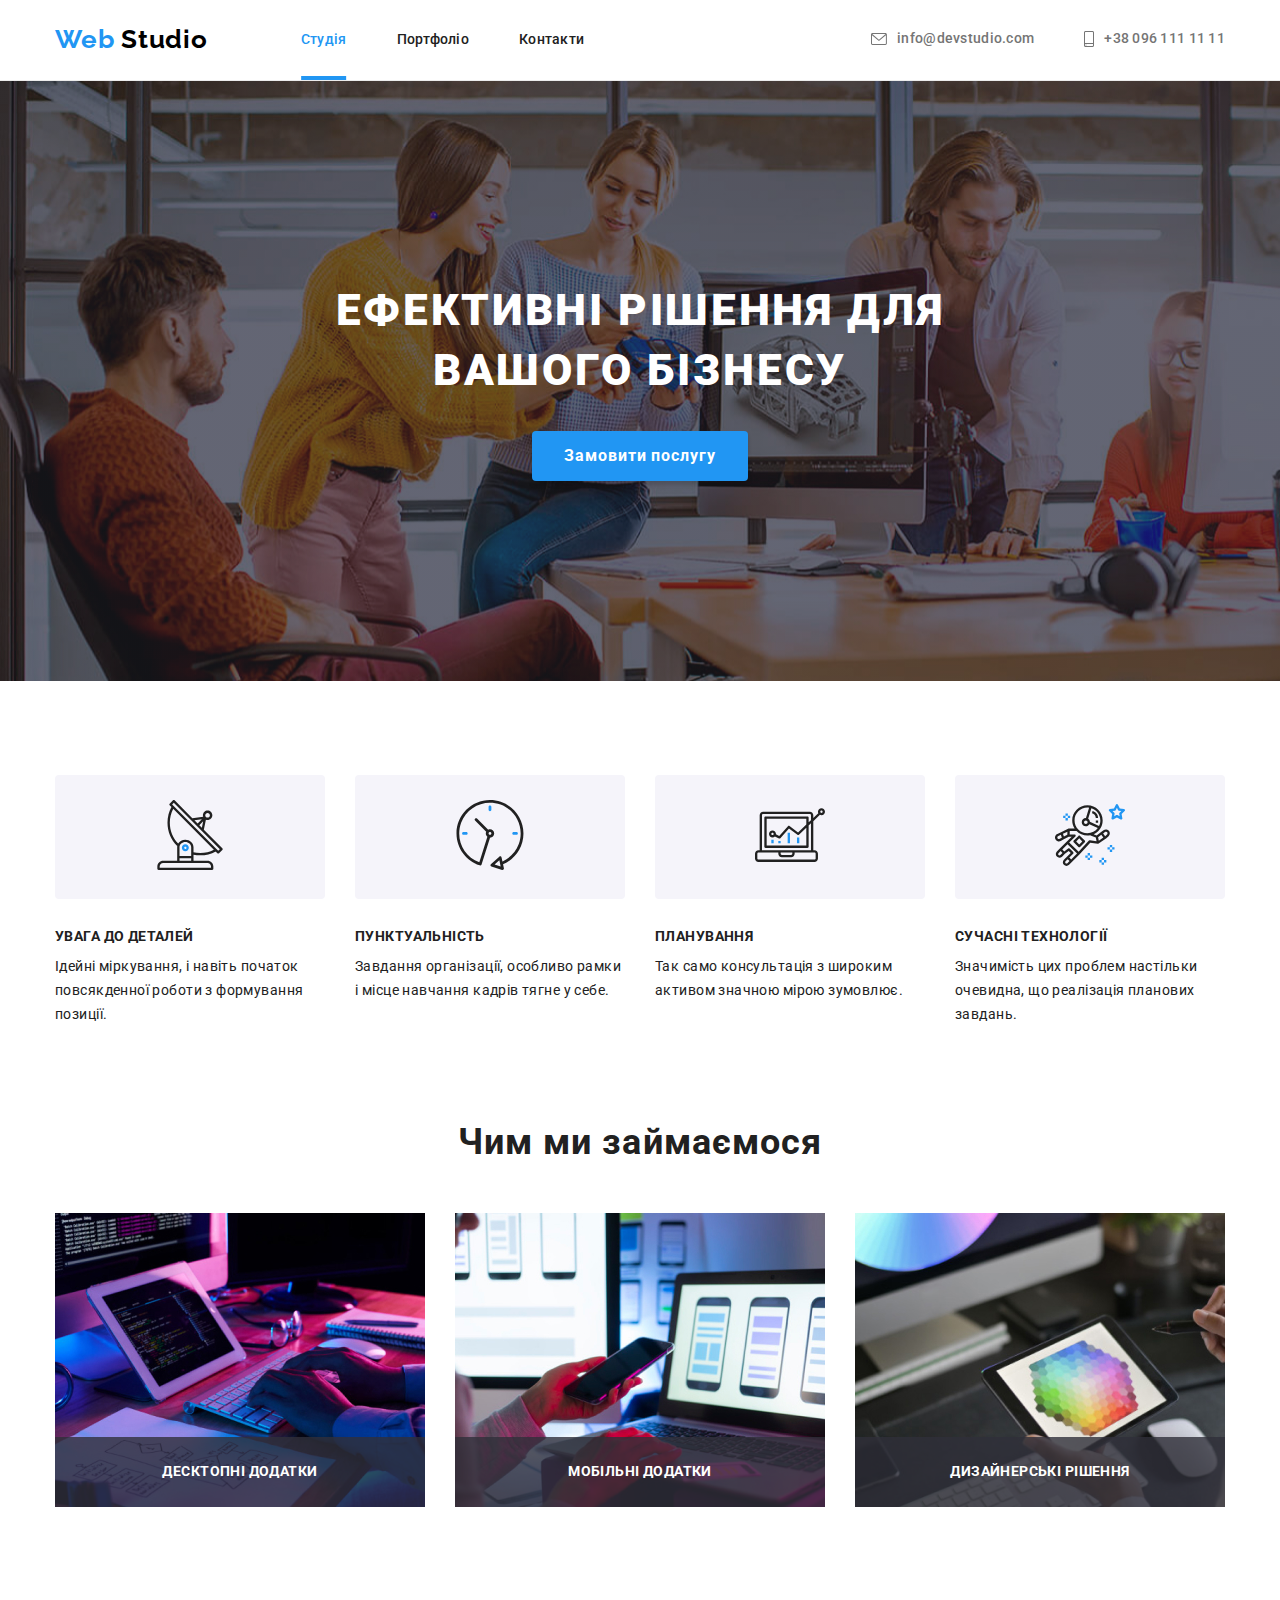
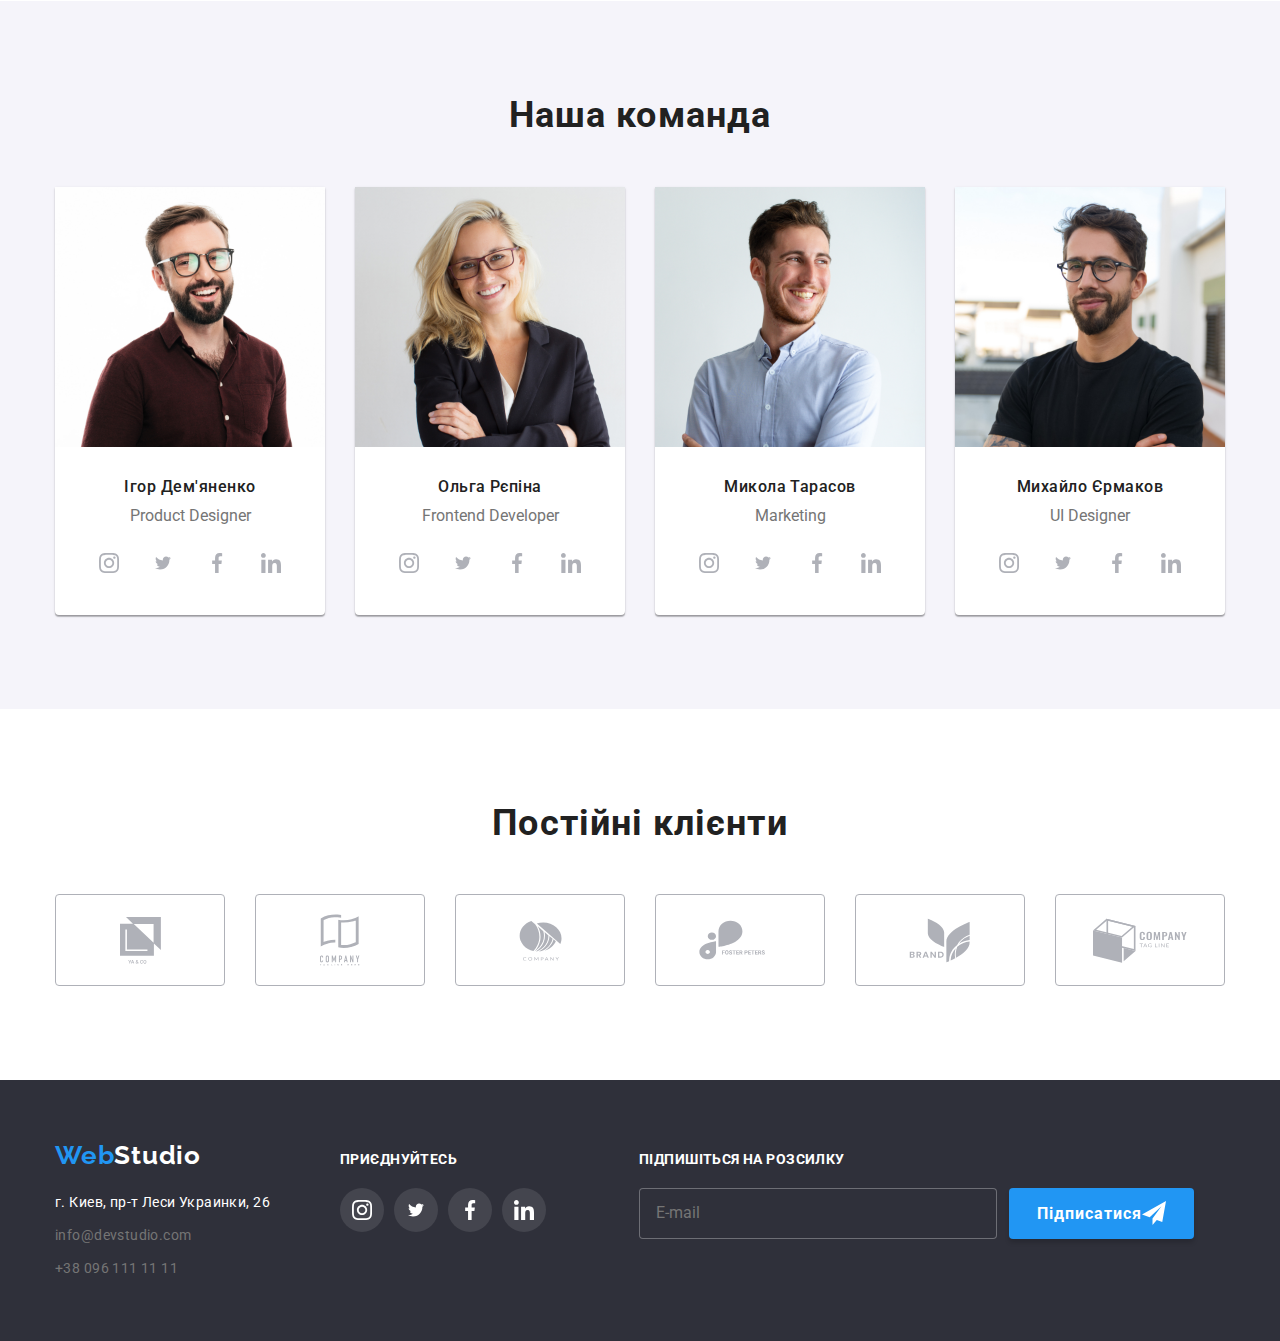
==== commit 8d9300b2: "Переписал стили в scss формат, и внес правки по BEM" ====
--- a/index.html
+++ b/index.html
@@ -12,12 +12,12 @@
       href="https://fonts.googleapis.com/css2?family=Raleway:wght@700&family=Roboto:wght@400;500;700;900&display=swap"
       rel="stylesheet"
     />
-    <link rel="stylesheet" href="./styles/style.css" />
+    <link rel="stylesheet" href="./scss/main.css" />
     <title>Студія</title>
   </head>
   <body>
     <header class="header">
-      <div class="container">
+      <div class="container header__container">
         <nav class="nav">
           <a href="./index.html" class="logo link" lang="en">
             <span class="logo__primary">Web</span>
@@ -25,27 +25,27 @@
           </a>
           <ul class="site-nav list">
             <li class="site-nav__item">
-              <a href="./index.html" class="this-page site-nav__link">Студія</a>
+              <a href="./index.html" class="this-page site-nav__link link">Студія</a>
             </li>
             <li class="site-nav__item">
-              <a href="./portfolio.html" class="site-nav__link">Портфоліо</a>
+              <a href="./portfolio.html" class="site-nav__link link">Портфоліо</a>
             </li>
             <li class="site-nav__item">
-              <a href="" class="site-nav__link">Контакти</a>
+              <a href="" class="site-nav__link link">Контакти</a>
             </li>
           </ul>
         </nav>
 
         <ul class="connection list">
           <li class="connection__item">
-            <a href="mailto:pochta@gmail.com" class="connection__link">
+            <a href="mailto:pochta@gmail.com" class="connection__link link">
               <svg class="connection__icon" height="12px" width="16px">
                 <use href="./images/symbol-defs.svg#envelope"></use>
               </svg>
               info@devstudio.com</a>
           </li>
           <li class="connection__item">
-            <a href="tel:0961111111" class="connection__link">
+            <a href="tel:0961111111" class="connection__link link">
               <svg class="connection__icon" height="16px" width="10px">
                 <use href="./images/symbol-defs.svg#smartphone"></use>
               </svg>
@@ -68,7 +68,7 @@
       <section class="benefits">
         <div class="container">
           <h2 hidden>Наші переваги</h2>
-          <ul class="benefits__items list">
+          <ul class="benefits__items list items">
             <li class="benefits__item">
               <div class="benefits__container">
                 <svg width="70" height="70">
@@ -123,7 +123,7 @@
       <section class="aside">
         <div class="container">
           <h2 class="aside__title">Чим ми займаємося</h2>
-          <ul class="aside__items list">
+          <ul class="aside__items items list">
             <li class="aside__item">
               <div class="aside-container">
                 <img
@@ -167,7 +167,7 @@
       <section class="team-section">
         <div class="container">
           <h2 class="team-section__title">Наша команда</h2>
-          <ul class="team-section__items list">
+          <ul class="team-section__items items list">
             <li class="team-section__item">
               <img
                 class="team-section__img"
@@ -384,31 +384,31 @@
     </main>
 
     <footer class="footer">
-      <div class="container">
+      <div class="footer__container container">
         <div class="footer-adres-container">
-          <a href="./index.html" class="logo footer--logo link" lang="en">
+          <a href="./index.html" class="logo footer__logo link" lang="en">
             <span class="logo__primary">Web</span
             ><span class="logo__footer">Studio</span>
           </a>
           <address class="footer-adres">
-            <ul class="footer-adres__list">
+            <ul class="footer-adres__list list">
               <li class="footer-adres__item">
                 <a
                   href="https://goo.gl/maps/CPtrU1FHBa2aNyZL9"
                   target="_blank"
                   rel="noopener noreferrer nofollow"
-                  class="footer-link link"
+                  class="footer-adres__link footer-adres__link--second-color link"
                 >
                   г. Киев, пр-т Леси Украинки, 26</a
                 >
               </li>
               <li class="footer-adres__item">
-                <a href="mailto:pochta@gmail.com" class="footer-adres__link"
+                <a href="mailto:pochta@gmail.com" class="footer-adres__link link"
                   >info@devstudio.com</a
                 >
               </li>
               <li class="footer-adres__item">
-                <a href="tel:0961111111" class="footer-adres__link">+38 096 111 11 11</a>
+                <a href="tel:0961111111" class="footer-adres__link link">+38 096 111 11 11</a>
               </li>
             </ul>
           </address>
@@ -432,7 +432,7 @@
             </li>
             <li class="footer-links__item">
               <a href="" class="footer-links__link">
-                <svg class="icon" width="20" height="20">
+                <svg class="footer-links__icon" width="20" height="20">
                   <use href="./images/symbol-defs.svg#facebook"></use>
                 </svg>
               </a>
@@ -455,7 +455,7 @@
             </label>
             <button type="submit" class="footer-form__btn">
               Підписатися
-              <svg class="icon" width="24px" height="24px">
+              <svg class="foter-form__icon" width="24px" height="24px">
                 <use href="./images/symbol-defs.svg#telegram"></use>
               </svg>
             </button>
@@ -517,7 +517,7 @@
             <input class="modal-form__checkbox--none" type="checkbox" />
             <span class="modal-form__custom-checkbox"></span>
             Погоджуюся з розсилкою та приймаю &nbsp
-            <a href="" class="checkbox-link">Умови договору</a>
+            <a href="" class="modal-form__link">Умови договору</a>
           </label>
           <button class="modal-form__btn" type="submit">Відправити</button>
         </form>
--- a/scss/main.css
+++ b/scss/main.css
@@ -0,0 +1,843 @@
+@charset "UTF-8";
+body {
+  font-family: Roboto, sans-serif;
+  color: #212121;
+  background-color: #ffffff;
+}
+
+h1,
+h2,
+h3,
+p,
+ul {
+  margin: 0;
+  padding-left: 0;
+}
+
+img {
+  display: block;
+  min-width: 100%;
+  height: auto;
+}
+
+.container {
+  width: 1200px;
+  padding-left: 15px;
+  padding-right: 15px;
+  margin-left: auto;
+  margin-right: auto;
+}
+
+/*Общии стили для снятия лишнего с ссылок и элементов списка*/
+.list {
+  list-style-type: none;
+}
+
+.link {
+  text-decoration: none;
+}
+
+/*Общий стиль для списков которые нужно стелать Flex-контейнером*/
+.items {
+  display: flex;
+}
+
+.backdrop {
+  position: fixed;
+  top: 0;
+  left: 0;
+  height: 100%;
+  width: 100%;
+  background-color: rgba(0, 0, 0, 0.2);
+  opacity: 1;
+  transition: opacity 250ms cubic-bezier(0.4, 0, 0.2, 1);
+}
+
+.backdrop.is-hidden {
+  opacity: 0;
+  pointer-events: none;
+  transition: opacity 250ms cubic-bezier(0.4, 0, 0.2, 1);
+}
+
+.backdrop.is-hidden .modal {
+  transform: scale(0.9), translate(-50%, -50%);
+}
+
+.header {
+  padding-top: 24px;
+  padding-bottom: 25px;
+  border-bottom: 1px solid #ececec;
+}
+
+.header__container {
+  display: flex;
+  justify-content: space-between;
+  align-items: center;
+}
+
+.nav {
+  display: flex;
+  align-items: center;
+}
+
+.site-nav {
+  display: flex;
+}
+
+.site-nav__item {
+  margin-right: 50px;
+}
+.site-nav__item:last-child {
+  margin-right: 0;
+}
+
+.site-nav__link {
+  position: relative;
+  color: #212121;
+  font-weight: 500;
+  font-size: 14px;
+  line-height: 1.14;
+  letter-spacing: 0.02em;
+  transition: color 250ms cubic-bezier(0.4, 0, 0.2, 1);
+}
+.site-nav__link:hover, .site-nav__link:focus {
+  color: #2196f3;
+  fill: #2196f3;
+}
+
+.logo {
+  margin-right: 93px;
+  font-family: Raleway, sans-serif;
+  font-weight: 700;
+  font-size: 26px;
+  line-height: 1.19;
+  letter-spacing: 0.03em;
+}
+
+.logo__primary {
+  color: #2196f3;
+}
+
+.logo__secondary {
+  color: #000000;
+}
+
+.this-page {
+  color: #2196f3;
+}
+.this-page::after {
+  content: "";
+  position: absolute;
+  left: 50%;
+  top: 45px;
+  transform: translate(-50%);
+  width: 100%;
+  height: 4px;
+  background-color: #2196f3;
+}
+
+.connection {
+  display: flex;
+}
+
+.connection__item {
+  margin-right: 50px;
+}
+.connection__item:last-child {
+  margin-right: 0;
+}
+
+.connection__link {
+  display: flex;
+  align-items: center;
+  color: #757575;
+  fill: #757575;
+  font-weight: 500;
+  font-size: 14px;
+  line-height: 1.14;
+  letter-spacing: 0.02em;
+  transition: color v 250ms cubic-bezier(0.4, 0, 0.2, 1);
+}
+.connection__link:hover, .connection__link:focus {
+  color: #2196f3;
+  fill: #2196f3;
+}
+
+.connection__icon {
+  margin-right: 10px;
+  transition: fill 250ms cubic-bezier(0.4, 0, 0.2, 1);
+}
+.connection__icon:hover, .connection__icon:focus {
+  color: #2196f3;
+  fill: #2196f3;
+}
+
+/*Стилизирую Героя*/
+.hero {
+  padding: 200px 0;
+  margin: 0 auto;
+  max-width: 1600px;
+  background-color: #2f303a;
+  background-image: linear-gradient(rgba(47, 48, 58, 0.4) 0 100%), url(../images/hero-fon.jpg);
+}
+
+.hero__title {
+  margin-bottom: 30px;
+  margin-right: auto;
+  margin-left: auto;
+  max-width: 696px;
+  font-weight: 900;
+  font-size: 44px;
+  line-height: 1.36;
+  text-align: center;
+  letter-spacing: 0.06em;
+  text-transform: uppercase;
+  color: #ffffff;
+}
+
+.hero__btn {
+  border: none;
+  margin-right: auto;
+  margin-left: auto;
+  padding: 10px 32px;
+  box-shadow: 0px 4px 4px rgba(0, 0, 0, 0.15);
+  border-radius: 4px;
+  font-weight: 700;
+  font-size: 16px;
+  line-height: 1.87;
+  font-family: Roboto, sans-serif;
+  display: flex;
+  align-items: center;
+  text-align: center;
+  letter-spacing: 0.06em;
+  background-color: #2196f3;
+  color: #ffffff;
+  cursor: pointer;
+  transition: background-color 250ms cubic-bezier(0.4, 0, 0.2, 1);
+}
+.hero__btn:hover, .hero__btn:focus {
+  background-color: #188ce8;
+}
+
+/*Секция со скрытым заголовком*/
+.benefits {
+  padding: 94px 0;
+}
+
+.benefits__item {
+  width: 270px;
+  margin-right: 30px;
+}
+.benefits__item:last-child {
+  margin-right: 0;
+}
+
+.benefits__container {
+  padding: 25px 100px;
+  margin-bottom: 30px;
+  background-color: #f5f4fa;
+  border-radius: 4px;
+}
+
+.benefits__title {
+  margin-bottom: 10px;
+  font-size: 14px;
+  line-height: 1.14;
+  letter-spacing: 0.03em;
+  text-transform: uppercase;
+}
+
+.benefits__text {
+  font-size: 14px;
+  line-height: 1.71;
+  letter-spacing: 0.03em;
+  color: paragraf-color;
+}
+
+/*Секция с доп элементами*/
+.aside {
+  padding-bottom: 94px;
+}
+
+.aside__title {
+  margin-bottom: 50px;
+  font-size: 36px;
+  line-height: 1.17;
+  text-align: center;
+  letter-spacing: 0.03em;
+}
+
+.aside__item {
+  width: 370px;
+  margin-right: 30px;
+}
+.aside__item:last-child {
+  margin-right: 0;
+}
+
+.aside-container {
+  position: relative;
+}
+
+.aside-container__accommodation {
+  position: absolute;
+  bottom: 0;
+  width: 100%;
+  padding: 27px 0;
+  background-color: rgba(47, 48, 58, 0.8);
+}
+
+.aside-container__text {
+  color: #ffffff;
+  font-weight: 700;
+  font-size: 14px;
+  line-height: 1.14;
+  text-align: center;
+  letter-spacing: 0.03em;
+  text-transform: uppercase;
+}
+
+/*Секция с командой*/
+.team-section {
+  padding: 94px 0;
+  background-color: #f5f4fa;
+}
+
+.team-section__title {
+  margin-bottom: 50px;
+  font-size: 36px;
+  line-height: 1.16;
+  text-align: center;
+  letter-spacing: 0.03em;
+}
+
+.team-section__item {
+  margin-right: 30px;
+  padding-bottom: 30px;
+  width: 270px;
+  background-color: #ffffff;
+  box-shadow: 0px 1px 3px rgba(0, 0, 0, 0.12), 0px 1px 1px rgba(0, 0, 0, 0.14), 0px 2px 1px rgba(0, 0, 0, 0.2);
+  border-radius: 0px 0px 4px 4px;
+}
+.team-section__item:last-child {
+  margin-right: 0;
+}
+
+.team-section__icon {
+  align-items: center;
+  margin: auto;
+}
+
+.team-section__img {
+  margin-bottom: 30px;
+}
+
+.team-section__secondary-title {
+  margin-bottom: 10px;
+  text-align: center;
+  font-weight: 500;
+  font-size: 16px;
+  line-height: 1.19;
+  letter-spacing: 0.03em;
+}
+
+.team-section__text {
+  margin-bottom: 16px;
+  text-align: center;
+  font-size: 16px;
+  line-height: 1.19;
+  color: #757575;
+}
+
+.social-links {
+  display: flex;
+  justify-content: center;
+  gap: 10px;
+}
+
+.social-links__item {
+  display: flex;
+  justify-content: center;
+  width: 44px;
+  height: 44px;
+  fill: #afb1b8;
+}
+
+.social-links__link {
+  display: flex;
+  align-items: center;
+  justify-content: center;
+  border-radius: 50%;
+  background-color: #ffffff;
+  fill: #afb1b8;
+  width: 100%;
+  height: 100%;
+  transition: background-color 250ms cubic-bezier(0.4, 0, 0.2, 1), fill 250ms cubic-bezier(0.4, 0, 0.2, 1);
+}
+.social-links__link:hover, .social-links__link:focus {
+  fill: white;
+  background-color: #2196f3;
+}
+
+/*Секция клиентов*/
+.clients {
+  padding: 94px 0;
+}
+
+.clients__title {
+  font-weight: 700;
+  font-size: 36px;
+  line-height: 1.16;
+  text-align: center;
+  letter-spacing: 0.03em;
+  margin-bottom: 50px;
+}
+
+.clients__list {
+  display: flex;
+  justify-content: center;
+  gap: 30px;
+}
+
+.clients__link {
+  display: flex;
+  align-items: center;
+  width: 170px;
+  height: 92px;
+  border: 1px solid;
+  border-color: #afb1b8;
+  border-radius: 4px;
+  fill: #afb1b8;
+  transition: fill 250ms cubic-bezier(0.4, 0, 0.2, 1), border-color 250ms cubic-bezier(0.4, 0, 0.2, 1);
+}
+.clients__link:hover, .clients__link:focus {
+  fill: #2196f3;
+  border-color: #2196f3;
+}
+
+.clients__icon {
+  margin: auto;
+}
+
+/*Футер*/
+.footer {
+  padding: 60px 0;
+  background-color: #2f303a;
+}
+
+.footer__container {
+  display: flex;
+  align-items: baseline;
+}
+
+.logo__footer {
+  color: #ffffff;
+}
+
+.footer-adres-container {
+  margin-right: 70px;
+}
+
+.footer__logo {
+  margin-right: 0;
+}
+
+.footer-adres {
+  margin-top: 20px;
+}
+
+.footer-adres__item {
+  margin-bottom: 9px;
+}
+.footer-adres__item:last-child {
+  margin-bottom: 0;
+}
+
+.footer-adres__link {
+  font-style: normal;
+  font-size: 14px;
+  line-height: 1.71;
+  letter-spacing: 0.03em;
+  color: #757575;
+  transition: color 250ms cubic-bezier(0.4, 0, 0.2, 1);
+}
+.footer-adres__link:hover, .footer-adres__link:focus {
+  color: #2196f3;
+}
+
+.footer-adres__link--second-color {
+  color: #ffffff;
+}
+
+.footer-links {
+  margin-right: 93px;
+}
+
+.footer-links__text {
+  color: #ffffff;
+  margin-bottom: 20px;
+  font-weight: 700;
+  text-transform: uppercase;
+  font-size: 14px;
+  line-height: 1.14;
+  letter-spacing: 0.03em;
+}
+
+.footer-links__social-links {
+  display: flex;
+  justify-content: center;
+  gap: 10px;
+}
+
+.footer-links__link {
+  display: flex;
+  align-items: center;
+  justify-content: center;
+  width: 44px;
+  height: 44px;
+  border-radius: 50%;
+  background-color: rgba(255, 255, 255, 0.1);
+  fill: #ffffff;
+  transition: background-color 250ms cubic-bezier(0.4, 0, 0.2, 1);
+}
+.footer-links__link:hover, .footer-links__link:focus {
+  background-color: #2196f3;
+}
+
+.footer-links__icon {
+  align-items: center;
+  margin: auto;
+  fill: #ffffff;
+}
+
+.footer-form__distribution {
+  display: flex;
+}
+
+.footer-form__text {
+  color: #ffffff;
+  margin-bottom: 20px;
+  font-weight: 700;
+  text-transform: uppercase;
+  font-size: 14px;
+  line-height: 1.14;
+  letter-spacing: 0.03em;
+}
+
+.footer-form__input {
+  margin-right: 12px;
+  padding: 15px 16px;
+  width: 358px;
+  border-radius: 4px;
+  border: 1px solid;
+  border-color: rgba(255, 255, 255, 0.3);
+  background-color: #2f303a;
+  color: #ffffff;
+  outline: transparent;
+  transition: border-color 250ms cubic-bezier(0.4, 0, 0.2, 1);
+}
+.footer-form__input:focus, .footer-form__input:active {
+  border-color: #2196f3;
+}
+
+.footer-form__btn {
+  border: none;
+  margin-right: auto;
+  margin-left: auto;
+  padding: 10px 28px;
+  box-shadow: 0px 4px 4px rgba(0, 0, 0, 0.15);
+  border-radius: 4px;
+  font-weight: 700;
+  font-size: 16px;
+  line-height: 1.87;
+  font-family: Roboto, sans-serif;
+  display: flex;
+  align-items: center;
+  text-align: center;
+  letter-spacing: 0.06em;
+  background-color: #2196f3;
+  color: #ffffff;
+  box-shadow: 0px 4px 4px rgba(0, 0, 0, 0.15);
+  cursor: pointer;
+  transition: background-color 250ms cubic-bezier(0.4, 0, 0.2, 1);
+}
+.footer-form__btn:hover, .footer-form__btn:focus {
+  background-color: #188ce8;
+}
+
+.footer-form__icon {
+  margin-left: 10px;
+}
+
+/*Стили модалки*/
+.modal {
+  position: absolute;
+  left: 50%;
+  top: 50%;
+  transform: scale(1) translate(-50%, -50%);
+  padding: 40px;
+  min-width: 528px;
+  min-height: 581px;
+  background-color: #ffffff;
+  transition: transform 250ms cubic-bezier(0.4, 0, 0.2, 1);
+}
+
+.modal__button {
+  position: absolute;
+  top: 8px;
+  right: 8px;
+  width: 30px;
+  height: 30px;
+  display: flex;
+  justify-content: center;
+  align-items: center;
+  margin-left: auto;
+  background-color: #ffffff;
+  border: 1px solid #afb1b8;
+  border-radius: 15px;
+  cursor: pointer;
+}
+.modal__button:hover, .modal__button:focus {
+  fill: #2196f3;
+}
+
+.modal__title {
+  display: inline-block;
+  width: 100%;
+  margin-bottom: 12px;
+  font-weight: 700;
+  font-size: 20px;
+  line-height: 23px;
+  text-align: center;
+  letter-spacing: 0.03em;
+}
+
+.modal-form__field {
+  position: relative;
+  display: block;
+  margin-bottom: 10px;
+  font-size: 12px;
+  line-height: 14px;
+  letter-spacing: 0.01em;
+  color: #757575;
+}
+
+.modal-form__input {
+  display: block;
+  width: 100%;
+  margin-top: 4px;
+  padding: 12px 11px;
+  padding-left: 42px;
+  border: 1px solid;
+  border-color: rgba(33, 33, 33, 0.2);
+  border-radius: 4px;
+  outline-color: transparent;
+  transition: border-color 250ms cubic-bezier(0.4, 0, 0.2, 1);
+}
+.modal-form__input:focus, .modal-form__input:active {
+  border-color: #2196f3;
+  outline: none;
+}
+
+.modal-form__icon {
+  position: absolute;
+  top: 50%;
+  left: 12px;
+  fill: #212121;
+  transition: fill 250ms cubic-bezier(0.4, 0, 0.2, 1);
+}
+.modal-form__input:focus + .modal-form__icon, .modal-form__input:active + .modal-form__icon {
+  fill: #2196f3;
+}
+
+.modal-form__comment {
+  display: block;
+  width: 100%;
+  margin-top: 4px;
+  margin-bottom: 20px;
+  padding: 16px 12px;
+  resize: none;
+  border: 1px solid rgba(33, 33, 33, 0.2);
+  border-radius: 4px;
+  outline-color: transparent;
+  transition: border-color 250ms cubic-bezier(0.4, 0, 0.2, 1);
+}
+.modal-form__comment:focus, .modal-form__comment:active {
+  border-color: #2196f3;
+  outline: none;
+}
+
+.modal-form__checkbox {
+  display: flex;
+  align-items: center;
+  justify-content: center;
+  margin-bottom: 30px;
+  width: 100%;
+  font-size: 14px;
+  line-height: 1.71;
+  letter-spacing: 0.03em;
+  color: #757575;
+}
+
+.modal-form__checkbox--none {
+  position: absolute;
+  width: 1px;
+  height: 1px;
+  margin: -1px;
+  border: 0;
+  padding: 0;
+  clip: rect(0 0 0 0);
+  overflow: hidden;
+}
+
+.modal-form__custom-checkbox {
+  display: inline-block;
+  width: 15px;
+  height: 16px;
+  margin-right: 8px;
+  border: 2px solid #212121;
+  border-radius: 3px;
+  transition: border-color 250ms cubic-bezier(0.4, 0, 0.2, 1), background-color 250ms cubic-bezier(0.4, 0, 0.2, 1);
+}
+.modal-form__checkbox--none:checked + .modal-form__custom-checkbox {
+  border-color: #2196f3;
+  background-color: #2196f3;
+  background-image: url(../images/icon-check.svg);
+  background-size: contain;
+  background-origin: border-box;
+}
+
+.modal-form__link {
+  font-style: Roboto;
+  color: #2196f3;
+}
+
+.modal-form__btn {
+  display: block;
+  margin-left: auto;
+  margin-right: auto;
+  padding: 10px 52px;
+  border-radius: 4px;
+  border-color: transparent;
+  background-color: #2196f3;
+  color: #ffffff;
+  box-shadow: 0px 4px 4px rgba(0, 0, 0, 0.15);
+  cursor: pointer;
+  font-weight: 700;
+  font-size: 16px;
+  line-height: 1.87;
+  letter-spacing: 0.06em;
+  transition: background-color 250ms cubic-bezier(0.4, 0, 0.2, 1);
+}
+.modal-form__btn:hover, .modal-form__btn:focus {
+  background-color: #188ce8;
+}
+
+/*Стили Портфолио*/
+.main {
+  padding-top: 94px;
+  padding-bottom: 94px;
+}
+
+.selection {
+  margin-bottom: 50px;
+  justify-content: center;
+}
+
+.selection__item {
+  margin-right: 8px;
+}
+.selection__item:last-child {
+  margin-right: 0;
+}
+
+.selection__btn {
+  padding: 6px 22px;
+  border: none;
+  border-radius: 4px;
+  font-family: Roboto, sans-serif;
+  font-weight: 500;
+  font-size: 16px;
+  line-height: 1.63;
+  text-align: center;
+  letter-spacing: 0.03em;
+  background-color: #f5f4fa;
+  cursor: pointer;
+  transition: color 250ms cubic-bezier(0.4, 0, 0.2, 1), background-color 250ms cubic-bezier(0.4, 0, 0.2, 1), box-shadow 250ms cubic-bezier(0.4, 0, 0.2, 1);
+}
+.selection__btn:focus, .selection__btn:hover {
+  color: #ffffff;
+  background-color: #2196f3;
+  box-shadow: 0px 3px 1px rgba(0, 0, 0, 0.1), 0px 1px 2px rgba(0, 0, 0, 0.08), 0px 2px 2px rgba(0, 0, 0, 0.12);
+}
+
+.portfolio-list {
+  flex-wrap: wrap;
+}
+
+.portfolio-list__item {
+  margin-right: 30px;
+  margin-bottom: 30px;
+  padding-bottom: 0;
+  width: 370px;
+  background-color: #ffffff;
+  box-shadow: none;
+}
+.portfolio-list__item:nth-child(3n+3) {
+  margin-right: 0;
+}
+.portfolio-list__item:nth-last-child(-n+3) {
+  margin-bottom: 0;
+}
+
+.card__container {
+  position: relative;
+  overflow: hidden;
+}
+
+.card__container-focused {
+  position: absolute;
+  padding: 63px 24px;
+  width: 100%;
+  background-color: rgba(33, 150, 243, 0.9);
+  transition: transform 250ms cubic-bezier(0.4, 0, 0.2, 1);
+}
+.link:hover .card__container-focused, .link:focus .card__container-focused {
+  transform: translateY(-100%);
+}
+
+.card__text--focused {
+  font-size: 18px;
+  line-height: 1.55;
+  letter-spacing: 0.03em;
+  color: #ffffff;
+}
+
+.card__section {
+  padding: 20px 24px;
+  border: 1px solid #eeeeee;
+  border-top: none;
+}
+
+.card__title {
+  font-weight: 700;
+  font-size: 18px;
+  line-height: 36px;
+  letter-spacing: 0.06em;
+  color: #212121;
+}
+
+.card__text {
+  font-size: 16px;
+  line-height: 30px;
+  letter-spacing: 0.03em;
+  color: #757575;
+}
+
+.card__link {
+  display: block;
+  transition: box-shadow 250ms cubic-bezier(0.4, 0, 0.2, 1);
+}
+.card__link:hover, .card__link:focus {
+  box-shadow: 0px 1px 1px rgba(0, 0, 0, 0.12), 0px 4px 4px rgba(0, 0, 0, 0.06), 1px 4px 6px rgba(0, 0, 0, 0.16);
+}/*# sourceMappingURL=main.css.map */